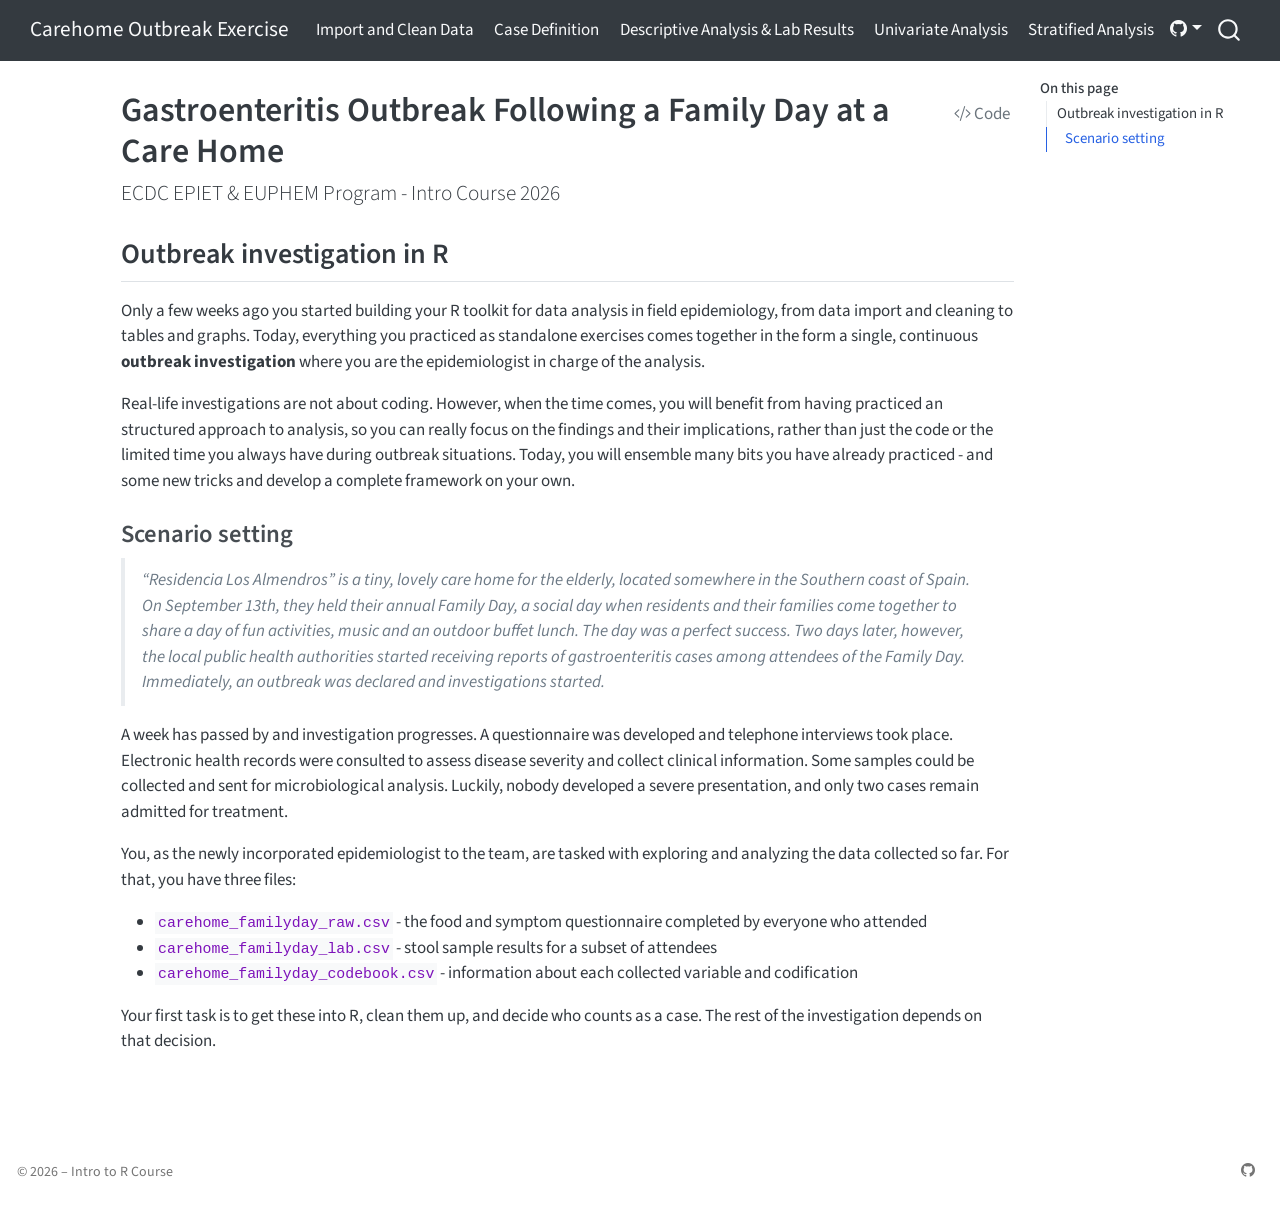
==== docs/index.html @ 657a5fc6 "change web page to docs" ====
<!DOCTYPE html>
<html xmlns="http://www.w3.org/1999/xhtml" lang="en" xml:lang="en"><head>

<meta charset="utf-8">
<meta name="generator" content="quarto-1.4.552">

<meta name="viewport" content="width=device-width, initial-scale=1.0, user-scalable=yes">


<title>Carehome Outbreak Exercise - Gastroenteritis Outbreak Following a Family Day at a Care Home</title>
<style>
code{white-space: pre-wrap;}
span.smallcaps{font-variant: small-caps;}
div.columns{display: flex; gap: min(4vw, 1.5em);}
div.column{flex: auto; overflow-x: auto;}
div.hanging-indent{margin-left: 1.5em; text-indent: -1.5em;}
ul.task-list{list-style: none;}
ul.task-list li input[type="checkbox"] {
  width: 0.8em;
  margin: 0 0.8em 0.2em -1em; /* quarto-specific, see https://github.com/quarto-dev/quarto-cli/issues/4556 */ 
  vertical-align: middle;
}
/* CSS for syntax highlighting */
pre > code.sourceCode { white-space: pre; position: relative; }
pre > code.sourceCode > span { line-height: 1.25; }
pre > code.sourceCode > span:empty { height: 1.2em; }
.sourceCode { overflow: visible; }
code.sourceCode > span { color: inherit; text-decoration: inherit; }
div.sourceCode { margin: 1em 0; }
pre.sourceCode { margin: 0; }
@media screen {
div.sourceCode { overflow: auto; }
}
@media print {
pre > code.sourceCode { white-space: pre-wrap; }
pre > code.sourceCode > span { text-indent: -5em; padding-left: 5em; }
}
pre.numberSource code
  { counter-reset: source-line 0; }
pre.numberSource code > span
  { position: relative; left: -4em; counter-increment: source-line; }
pre.numberSource code > span > a:first-child::before
  { content: counter(source-line);
    position: relative; left: -1em; text-align: right; vertical-align: baseline;
    border: none; display: inline-block;
    -webkit-touch-callout: none; -webkit-user-select: none;
    -khtml-user-select: none; -moz-user-select: none;
    -ms-user-select: none; user-select: none;
    padding: 0 4px; width: 4em;
  }
pre.numberSource { margin-left: 3em;  padding-left: 4px; }
div.sourceCode
  {   }
@media screen {
pre > code.sourceCode > span > a:first-child::before { text-decoration: underline; }
}
</style>


<script src="site_libs/quarto-nav/quarto-nav.js"></script>
<script src="site_libs/clipboard/clipboard.min.js"></script>
<script src="site_libs/quarto-search/autocomplete.umd.js"></script>
<script src="site_libs/quarto-search/fuse.min.js"></script>
<script src="site_libs/quarto-search/quarto-search.js"></script>
<meta name="quarto:offset" content="./">
<script src="site_libs/quarto-html/quarto.js"></script>
<script src="site_libs/quarto-html/popper.min.js"></script>
<script src="site_libs/quarto-html/tippy.umd.min.js"></script>
<script src="site_libs/quarto-html/anchor.min.js"></script>
<link href="site_libs/quarto-html/tippy.css" rel="stylesheet">
<link href="site_libs/quarto-html/quarto-syntax-highlighting.css" rel="stylesheet" id="quarto-text-highlighting-styles">
<script src="site_libs/bootstrap/bootstrap.min.js"></script>
<link href="site_libs/bootstrap/bootstrap-icons.css" rel="stylesheet">
<link href="site_libs/bootstrap/bootstrap.min.css" rel="stylesheet" id="quarto-bootstrap" data-mode="light">
<script id="quarto-search-options" type="application/json">{
  "location": "navbar",
  "copy-button": false,
  "collapse-after": 3,
  "panel-placement": "end",
  "type": "overlay",
  "limit": 50,
  "keyboard-shortcut": [
    "f",
    "/",
    "s"
  ],
  "show-item-context": false,
  "language": {
    "search-no-results-text": "No results",
    "search-matching-documents-text": "matching documents",
    "search-copy-link-title": "Copy link to search",
    "search-hide-matches-text": "Hide additional matches",
    "search-more-match-text": "more match in this document",
    "search-more-matches-text": "more matches in this document",
    "search-clear-button-title": "Clear",
    "search-text-placeholder": "",
    "search-detached-cancel-button-title": "Cancel",
    "search-submit-button-title": "Submit",
    "search-label": "Search"
  }
}</script>


<link rel="stylesheet" href="include/webex.css">
</head>

<body class="nav-fixed">

<div id="quarto-search-results"></div>
  <header id="quarto-header" class="headroom fixed-top">
    <nav class="navbar navbar-expand-lg " data-bs-theme="dark">
      <div class="navbar-container container-fluid">
      <div class="navbar-brand-container mx-auto">
    <a class="navbar-brand" href="./index.html">
    <span class="navbar-title">Carehome Outbreak Exercise</span>
    </a>
  </div>
            <div id="quarto-search" class="" title="Search"></div>
          <button class="navbar-toggler" type="button" data-bs-toggle="collapse" data-bs-target="#navbarCollapse" aria-controls="navbarCollapse" aria-expanded="false" aria-label="Toggle navigation" onclick="if (window.quartoToggleHeadroom) { window.quartoToggleHeadroom(); }">
  <span class="navbar-toggler-icon"></span>
</button>
          <div class="collapse navbar-collapse" id="navbarCollapse">
            <ul class="navbar-nav navbar-nav-scroll me-auto">
  <li class="nav-item">
    <a class="nav-link" href="./scripts/01_Import_Cleaning.html"> 
<span class="menu-text">Import and Clean Data</span></a>
  </li>  
  <li class="nav-item">
    <a class="nav-link" href="./scripts/02_Case_Definition.html"> 
<span class="menu-text">Case Definition</span></a>
  </li>  
  <li class="nav-item">
    <a class="nav-link" href="./scripts/03_Descriptive_LabResults.html"> 
<span class="menu-text">Descriptive Analysis &amp; Lab Results</span></a>
  </li>  
  <li class="nav-item">
    <a class="nav-link" href="./scripts/04_Univariate_Analyses.html"> 
<span class="menu-text">Univariate Analysis</span></a>
  </li>  
  <li class="nav-item">
    <a class="nav-link" href="./scripts/05_Stratified_Analyses.html"> 
<span class="menu-text">Stratified Analysis</span></a>
  </li>  
</ul>
          </div> <!-- /navcollapse -->
          <div class="quarto-navbar-tools">
    <div class="dropdown">
      <a href="" title="" id="quarto-navigation-tool-dropdown-0" class="quarto-navigation-tool dropdown-toggle px-1" data-bs-toggle="dropdown" aria-expanded="false" aria-label=""><i class="bi bi-github"></i></a>
      <ul class="dropdown-menu" aria-labelledby="quarto-navigation-tool-dropdown-0">
          <li>
            <a class="dropdown-item quarto-navbar-tools-item" href="https://github.com/EPIET/IntroToRCourse/tree/main">
            Source Code
            </a>
          </li>
          <li>
            <a class="dropdown-item quarto-navbar-tools-item" href="https://github.com/EPIET/IntroToRCourse/issues">
            Report an issue
            </a>
          </li>
      </ul>
    </div>
</div>
      </div> <!-- /container-fluid -->
    </nav>
</header>
<!-- content -->
<div id="quarto-content" class="quarto-container page-columns page-rows-contents page-layout-article page-navbar">
<!-- sidebar -->
<!-- margin-sidebar -->
    <div id="quarto-margin-sidebar" class="sidebar margin-sidebar">
        <nav id="TOC" role="doc-toc" class="toc-active" data-toc-expanded="99">
    <h2 id="toc-title">On this page</h2>
   
  <ul>
  <li><a href="#outbreak-investigation-in-r" id="toc-outbreak-investigation-in-r" class="nav-link active" data-scroll-target="#outbreak-investigation-in-r">Outbreak investigation in R</a>
  <ul class="collapse">
  <li><a href="#scenario-setting" id="toc-scenario-setting" class="nav-link" data-scroll-target="#scenario-setting">Scenario setting</a></li>
  </ul></li>
  </ul>
</nav>
    </div>
<!-- main -->
<main class="content" id="quarto-document-content">

<header id="title-block-header" class="quarto-title-block default">
<div class="quarto-title">
<div class="quarto-title-block"><div><h1 class="title">Gastroenteritis Outbreak Following a Family Day at a Care Home</h1><button type="button" class="btn code-tools-button" id="quarto-code-tools-source"><i class="bi"></i> Code</button></div></div>
<p class="subtitle lead">ECDC EPIET &amp; EUPHEM Program - Intro Course 2026</p>
</div>



<div class="quarto-title-meta">

    
  
    
  </div>
  


</header>


<section id="outbreak-investigation-in-r" class="level2">
<h2 class="anchored" data-anchor-id="outbreak-investigation-in-r">Outbreak investigation in R</h2>
<p>Only a few weeks ago you started building your R toolkit for data analysis in field epidemiology, from data import and cleaning to tables and graphs. Today, everything you practiced as standalone exercises comes together in the form a single, continuous <strong>outbreak investigation</strong> where you are the epidemiologist in charge of the analysis.</p>
<p>Real-life investigations are not about coding. However, when the time comes, you will benefit from having practiced an structured approach to analysis, so you can really focus on the findings and their implications, rather than just the code or the limited time you always have during outbreak situations. Today, you will ensemble many bits you have already practiced - and some new tricks and develop a complete framework on your own.</p>
<section id="scenario-setting" class="level3">
<h3 class="anchored" data-anchor-id="scenario-setting">Scenario setting</h3>
<blockquote class="blockquote">
<p><em>“Residencia Los Almendros” is a tiny, lovely care home for the elderly, located somewhere in the Southern coast of Spain. On September 13th, they held their annual Family Day, a social day when residents and their families come together to share a day of fun activities, music and an outdoor buffet lunch. The day was a perfect success. Two days later, however, the local public health authorities started receiving reports of gastroenteritis cases among attendees of the Family Day. Immediately, an outbreak was declared and investigations started.</em></p>
</blockquote>
<p>A week has passed by and investigation progresses. A questionnaire was developed and telephone interviews took place. Electronic health records were consulted to assess disease severity and collect clinical information. Some samples could be collected and sent for microbiological analysis. Luckily, nobody developed a severe presentation, and only two cases remain admitted for treatment.</p>
<p>You, as the newly incorporated epidemiologist to the team, are tasked with exploring and analyzing the data collected so far. For that, you have three files:</p>
<ul>
<li><code>carehome_familyday_raw.csv</code> - the food and symptom questionnaire completed by everyone who attended</li>
<li><code>carehome_familyday_lab.csv</code> - stool sample results for a subset of attendees</li>
<li><code>carehome_familyday_codebook.csv</code> - information about each collected variable and codification</li>
</ul>
<p>Your first task is to get these into R, clean them up, and decide who counts as a case. The rest of the investigation depends on that decision.</p>


<!-- -->

</section>
</section>

</main> <!-- /main -->
<script>

/* update total correct if #webex-total_correct exists */
update_total_correct = function() {
  console.log("webex: update total_correct");

  var t = document.getElementsByClassName("webex-total_correct");
  for (var i = 0; i < t.length; i++) {
    p = t[i].parentElement;
    var correct = p.getElementsByClassName("webex-correct").length;
    var solvemes = p.getElementsByClassName("webex-solveme").length;
    var radiogroups = p.getElementsByClassName("webex-radiogroup").length;
    var selects = p.getElementsByClassName("webex-select").length;

    t[i].innerHTML = correct + " of " + (solvemes + radiogroups + selects) + " correct";
  }
}

/* webex-solution button toggling function */
b_func = function() {
  console.log("webex: toggle hide");

  var cl = this.parentElement.classList;
  if (cl.contains('open')) {
    cl.remove("open");
  } else {
    cl.add("open");
  }
}

/* check answers */
check_func = function() {
  console.log("webex: check answers");

  var cl = this.parentElement.classList;
  if (cl.contains('unchecked')) {
    cl.remove("unchecked");
    this.innerHTML = "Hide Answers";
  } else {
    cl.add("unchecked");
    this.innerHTML = "Show Answers";
  }
}

/* function for checking solveme answers */
solveme_func = function(e) {
  console.log("webex: check solveme");

  var real_answers = JSON.parse(this.dataset.answer);
  var my_answer = this.value;
  var cl = this.classList;
  if (cl.contains("ignorecase")) {
    my_answer = my_answer.toLowerCase();
  }
  if (cl.contains("nospaces")) {
    my_answer = my_answer.replace(/ /g, "")
  }

  if (my_answer == "") {
    cl.remove("webex-correct");
    cl.remove("webex-incorrect");
  } else if (real_answers.includes(my_answer)) {
    cl.add("webex-correct");
    cl.remove("webex-incorrect");
  } else {
    cl.add("webex-incorrect");
    cl.remove("webex-correct");
  }

  // match numeric answers within a specified tolerance
  if(this.dataset.tol > 0){
    var tol = JSON.parse(this.dataset.tol);
    var matches = real_answers.map(x => Math.abs(x - my_answer) < tol)
    if (matches.reduce((a, b) => a + b, 0) > 0) {
      cl.add("webex-correct");
    } else {
      cl.remove("webex-correct");
    }
  }

  // added regex bit
  if (cl.contains("regex")){
    answer_regex = RegExp(real_answers.join("|"))
    if (answer_regex.test(my_answer)) {
      cl.add("webex-correct");
    }
  }

  update_total_correct();
}

/* function for checking select answers */
select_func = function(e) {
  console.log("webex: check select");

  var cl = this.classList

  /* add style */
  cl.remove("webex-incorrect");
  cl.remove("webex-correct");
  if (this.value == "answer") {
    cl.add("webex-correct");
  } else if (this.value != "blank") {
    cl.add("webex-incorrect");
  }

  update_total_correct();
}

/* function for checking radiogroups answers */
radiogroups_func = function(e) {
  console.log("webex: check radiogroups");

  var checked_button = document.querySelector('input[name=' + this.id + ']:checked');
  var cl = checked_button.parentElement.classList;
  var labels = checked_button.parentElement.parentElement.children;

  /* get rid of styles */
  for (i = 0; i < labels.length; i++) {
    labels[i].classList.remove("webex-incorrect");
    labels[i].classList.remove("webex-correct");
  }

  /* add style */
  if (checked_button.value == "answer") {
    cl.add("webex-correct");
  } else {
    cl.add("webex-incorrect");
  }

  update_total_correct();
}

window.onload = function() {
  console.log("webex onload");
  /* set up solution buttons */
  var buttons = document.getElementsByTagName("button");

  for (var i = 0; i < buttons.length; i++) {
    if (buttons[i].parentElement.classList.contains('webex-solution')) {
      buttons[i].onclick = b_func;
    }
  }

  var check_sections = document.getElementsByClassName("webex-check");
  console.log("check:", check_sections.length);
  for (var i = 0; i < check_sections.length; i++) {
    check_sections[i].classList.add("unchecked");

    let btn = document.createElement("button");
    btn.innerHTML = "Show Answers";
    btn.classList.add("webex-check-button");
    btn.onclick = check_func;
    check_sections[i].appendChild(btn);

    let spn = document.createElement("span");
    spn.classList.add("webex-total_correct");
    check_sections[i].appendChild(spn);
  }

  /* set up webex-solveme inputs */
  var solveme = document.getElementsByClassName("webex-solveme");

  for (var i = 0; i < solveme.length; i++) {
    /* make sure input boxes don't auto-anything */
    solveme[i].setAttribute("autocomplete","off");
    solveme[i].setAttribute("autocorrect", "off");
    solveme[i].setAttribute("autocapitalize", "off");
    solveme[i].setAttribute("spellcheck", "false");
    solveme[i].value = "";

    /* adjust answer for ignorecase or nospaces */
    var cl = solveme[i].classList;
    var real_answer = solveme[i].dataset.answer;
    if (cl.contains("ignorecase")) {
      real_answer = real_answer.toLowerCase();
    }
    if (cl.contains("nospaces")) {
      real_answer = real_answer.replace(/ /g, "");
    }
    solveme[i].dataset.answer = real_answer;

    /* attach checking function */
    solveme[i].onkeyup = solveme_func;
    solveme[i].onchange = solveme_func;

    solveme[i].insertAdjacentHTML("afterend", " <span class='webex-icon'></span>")
  }

  /* set up radiogroups */
  var radiogroups = document.getElementsByClassName("webex-radiogroup");
  for (var i = 0; i < radiogroups.length; i++) {
    radiogroups[i].onchange = radiogroups_func;
  }

  /* set up selects */
  var selects = document.getElementsByClassName("webex-select");
  for (var i = 0; i < selects.length; i++) {
    selects[i].onchange = select_func;
    selects[i].insertAdjacentHTML("afterend", " <span class='webex-icon'></span>")
  }

  update_total_correct();
}

</script>
<script id="quarto-html-after-body" type="application/javascript">
window.document.addEventListener("DOMContentLoaded", function (event) {
  const toggleBodyColorMode = (bsSheetEl) => {
    const mode = bsSheetEl.getAttribute("data-mode");
    const bodyEl = window.document.querySelector("body");
    if (mode === "dark") {
      bodyEl.classList.add("quarto-dark");
      bodyEl.classList.remove("quarto-light");
    } else {
      bodyEl.classList.add("quarto-light");
      bodyEl.classList.remove("quarto-dark");
    }
  }
  const toggleBodyColorPrimary = () => {
    const bsSheetEl = window.document.querySelector("link#quarto-bootstrap");
    if (bsSheetEl) {
      toggleBodyColorMode(bsSheetEl);
    }
  }
  toggleBodyColorPrimary();  
  const icon = "";
  const anchorJS = new window.AnchorJS();
  anchorJS.options = {
    placement: 'right',
    icon: icon
  };
  anchorJS.add('.anchored');
  const isCodeAnnotation = (el) => {
    for (const clz of el.classList) {
      if (clz.startsWith('code-annotation-')) {                     
        return true;
      }
    }
    return false;
  }
  const clipboard = new window.ClipboardJS('.code-copy-button', {
    text: function(trigger) {
      const codeEl = trigger.previousElementSibling.cloneNode(true);
      for (const childEl of codeEl.children) {
        if (isCodeAnnotation(childEl)) {
          childEl.remove();
        }
      }
      return codeEl.innerText;
    }
  });
  clipboard.on('success', function(e) {
    // button target
    const button = e.trigger;
    // don't keep focus
    button.blur();
    // flash "checked"
    button.classList.add('code-copy-button-checked');
    var currentTitle = button.getAttribute("title");
    button.setAttribute("title", "Copied!");
    let tooltip;
    if (window.bootstrap) {
      button.setAttribute("data-bs-toggle", "tooltip");
      button.setAttribute("data-bs-placement", "left");
      button.setAttribute("data-bs-title", "Copied!");
      tooltip = new bootstrap.Tooltip(button, 
        { trigger: "manual", 
          customClass: "code-copy-button-tooltip",
          offset: [0, -8]});
      tooltip.show();    
    }
    setTimeout(function() {
      if (tooltip) {
        tooltip.hide();
        button.removeAttribute("data-bs-title");
        button.removeAttribute("data-bs-toggle");
        button.removeAttribute("data-bs-placement");
      }
      button.setAttribute("title", currentTitle);
      button.classList.remove('code-copy-button-checked');
    }, 1000);
    // clear code selection
    e.clearSelection();
  });
  const viewSource = window.document.getElementById('quarto-view-source') ||
                     window.document.getElementById('quarto-code-tools-source');
  if (viewSource) {
    const sourceUrl = viewSource.getAttribute("data-quarto-source-url");
    viewSource.addEventListener("click", function(e) {
      if (sourceUrl) {
        // rstudio viewer pane
        if (/\bcapabilities=\b/.test(window.location)) {
          window.open(sourceUrl);
        } else {
          window.location.href = sourceUrl;
        }
      } else {
        const modal = new bootstrap.Modal(document.getElementById('quarto-embedded-source-code-modal'));
        modal.show();
      }
      return false;
    });
  }
  function toggleCodeHandler(show) {
    return function(e) {
      const detailsSrc = window.document.querySelectorAll(".cell > details > .sourceCode");
      for (let i=0; i<detailsSrc.length; i++) {
        const details = detailsSrc[i].parentElement;
        if (show) {
          details.open = true;
        } else {
          details.removeAttribute("open");
        }
      }
      const cellCodeDivs = window.document.querySelectorAll(".cell > .sourceCode");
      const fromCls = show ? "hidden" : "unhidden";
      const toCls = show ? "unhidden" : "hidden";
      for (let i=0; i<cellCodeDivs.length; i++) {
        const codeDiv = cellCodeDivs[i];
        if (codeDiv.classList.contains(fromCls)) {
          codeDiv.classList.remove(fromCls);
          codeDiv.classList.add(toCls);
        } 
      }
      return false;
    }
  }
  const hideAllCode = window.document.getElementById("quarto-hide-all-code");
  if (hideAllCode) {
    hideAllCode.addEventListener("click", toggleCodeHandler(false));
  }
  const showAllCode = window.document.getElementById("quarto-show-all-code");
  if (showAllCode) {
    showAllCode.addEventListener("click", toggleCodeHandler(true));
  }
    var localhostRegex = new RegExp(/^(?:http|https):\/\/localhost\:?[0-9]*\//);
    var mailtoRegex = new RegExp(/^mailto:/);
      var filterRegex = new RegExp('/' + window.location.host + '/');
    var isInternal = (href) => {
        return filterRegex.test(href) || localhostRegex.test(href) || mailtoRegex.test(href);
    }
    // Inspect non-navigation links and adorn them if external
 	var links = window.document.querySelectorAll('a[href]:not(.nav-link):not(.navbar-brand):not(.toc-action):not(.sidebar-link):not(.sidebar-item-toggle):not(.pagination-link):not(.no-external):not([aria-hidden]):not(.dropdown-item):not(.quarto-navigation-tool)');
    for (var i=0; i<links.length; i++) {
      const link = links[i];
      if (!isInternal(link.href)) {
        // undo the damage that might have been done by quarto-nav.js in the case of
        // links that we want to consider external
        if (link.dataset.originalHref !== undefined) {
          link.href = link.dataset.originalHref;
        }
          // target, if specified
          link.setAttribute("target", "_blank");
          if (link.getAttribute("rel") === null) {
            link.setAttribute("rel", "noopener");
          }
      }
    }
  function tippyHover(el, contentFn, onTriggerFn, onUntriggerFn) {
    const config = {
      allowHTML: true,
      maxWidth: 500,
      delay: 100,
      arrow: false,
      appendTo: function(el) {
          return el.parentElement;
      },
      interactive: true,
      interactiveBorder: 10,
      theme: 'quarto',
      placement: 'bottom-start',
    };
    if (contentFn) {
      config.content = contentFn;
    }
    if (onTriggerFn) {
      config.onTrigger = onTriggerFn;
    }
    if (onUntriggerFn) {
      config.onUntrigger = onUntriggerFn;
    }
    window.tippy(el, config); 
  }
  const noterefs = window.document.querySelectorAll('a[role="doc-noteref"]');
  for (var i=0; i<noterefs.length; i++) {
    const ref = noterefs[i];
    tippyHover(ref, function() {
      // use id or data attribute instead here
      let href = ref.getAttribute('data-footnote-href') || ref.getAttribute('href');
      try { href = new URL(href).hash; } catch {}
      const id = href.replace(/^#\/?/, "");
      const note = window.document.getElementById(id);
      if (note) {
        return note.innerHTML;
      } else {
        return "";
      }
    });
  }
  const xrefs = window.document.querySelectorAll('a.quarto-xref');
  const processXRef = (id, note) => {
    // Strip column container classes
    const stripColumnClz = (el) => {
      el.classList.remove("page-full", "page-columns");
      if (el.children) {
        for (const child of el.children) {
          stripColumnClz(child);
        }
      }
    }
    stripColumnClz(note)
    if (id === null || id.startsWith('sec-')) {
      // Special case sections, only their first couple elements
      const container = document.createElement("div");
      if (note.children && note.children.length > 2) {
        container.appendChild(note.children[0].cloneNode(true));
        for (let i = 1; i < note.children.length; i++) {
          const child = note.children[i];
          if (child.tagName === "P" && child.innerText === "") {
            continue;
          } else {
            container.appendChild(child.cloneNode(true));
            break;
          }
        }
        if (window.Quarto?.typesetMath) {
          window.Quarto.typesetMath(container);
        }
        return container.innerHTML
      } else {
        if (window.Quarto?.typesetMath) {
          window.Quarto.typesetMath(note);
        }
        return note.innerHTML;
      }
    } else {
      // Remove any anchor links if they are present
      const anchorLink = note.querySelector('a.anchorjs-link');
      if (anchorLink) {
        anchorLink.remove();
      }
      if (window.Quarto?.typesetMath) {
        window.Quarto.typesetMath(note);
      }
      // TODO in 1.5, we should make sure this works without a callout special case
      if (note.classList.contains("callout")) {
        return note.outerHTML;
      } else {
        return note.innerHTML;
      }
    }
  }
  for (var i=0; i<xrefs.length; i++) {
    const xref = xrefs[i];
    tippyHover(xref, undefined, function(instance) {
      instance.disable();
      let url = xref.getAttribute('href');
      let hash = undefined; 
      if (url.startsWith('#')) {
        hash = url;
      } else {
        try { hash = new URL(url).hash; } catch {}
      }
      if (hash) {
        const id = hash.replace(/^#\/?/, "");
        const note = window.document.getElementById(id);
        if (note !== null) {
          try {
            const html = processXRef(id, note.cloneNode(true));
            instance.setContent(html);
          } finally {
            instance.enable();
            instance.show();
          }
        } else {
          // See if we can fetch this
          fetch(url.split('#')[0])
          .then(res => res.text())
          .then(html => {
            const parser = new DOMParser();
            const htmlDoc = parser.parseFromString(html, "text/html");
            const note = htmlDoc.getElementById(id);
            if (note !== null) {
              const html = processXRef(id, note);
              instance.setContent(html);
            } 
          }).finally(() => {
            instance.enable();
            instance.show();
          });
        }
      } else {
        // See if we can fetch a full url (with no hash to target)
        // This is a special case and we should probably do some content thinning / targeting
        fetch(url)
        .then(res => res.text())
        .then(html => {
          const parser = new DOMParser();
          const htmlDoc = parser.parseFromString(html, "text/html");
          const note = htmlDoc.querySelector('main.content');
          if (note !== null) {
            // This should only happen for chapter cross references
            // (since there is no id in the URL)
            // remove the first header
            if (note.children.length > 0 && note.children[0].tagName === "HEADER") {
              note.children[0].remove();
            }
            const html = processXRef(null, note);
            instance.setContent(html);
          } 
        }).finally(() => {
          instance.enable();
          instance.show();
        });
      }
    }, function(instance) {
    });
  }
      let selectedAnnoteEl;
      const selectorForAnnotation = ( cell, annotation) => {
        let cellAttr = 'data-code-cell="' + cell + '"';
        let lineAttr = 'data-code-annotation="' +  annotation + '"';
        const selector = 'span[' + cellAttr + '][' + lineAttr + ']';
        return selector;
      }
      const selectCodeLines = (annoteEl) => {
        const doc = window.document;
        const targetCell = annoteEl.getAttribute("data-target-cell");
        const targetAnnotation = annoteEl.getAttribute("data-target-annotation");
        const annoteSpan = window.document.querySelector(selectorForAnnotation(targetCell, targetAnnotation));
        const lines = annoteSpan.getAttribute("data-code-lines").split(",");
        const lineIds = lines.map((line) => {
          return targetCell + "-" + line;
        })
        let top = null;
        let height = null;
        let parent = null;
        if (lineIds.length > 0) {
            //compute the position of the single el (top and bottom and make a div)
            const el = window.document.getElementById(lineIds[0]);
            top = el.offsetTop;
            height = el.offsetHeight;
            parent = el.parentElement.parentElement;
          if (lineIds.length > 1) {
            const lastEl = window.document.getElementById(lineIds[lineIds.length - 1]);
            const bottom = lastEl.offsetTop + lastEl.offsetHeight;
            height = bottom - top;
          }
          if (top !== null && height !== null && parent !== null) {
            // cook up a div (if necessary) and position it 
            let div = window.document.getElementById("code-annotation-line-highlight");
            if (div === null) {
              div = window.document.createElement("div");
              div.setAttribute("id", "code-annotation-line-highlight");
              div.style.position = 'absolute';
              parent.appendChild(div);
            }
            div.style.top = top - 2 + "px";
            div.style.height = height + 4 + "px";
            div.style.left = 0;
            let gutterDiv = window.document.getElementById("code-annotation-line-highlight-gutter");
            if (gutterDiv === null) {
              gutterDiv = window.document.createElement("div");
              gutterDiv.setAttribute("id", "code-annotation-line-highlight-gutter");
              gutterDiv.style.position = 'absolute';
              const codeCell = window.document.getElementById(targetCell);
              const gutter = codeCell.querySelector('.code-annotation-gutter');
              gutter.appendChild(gutterDiv);
            }
            gutterDiv.style.top = top - 2 + "px";
            gutterDiv.style.height = height + 4 + "px";
          }
          selectedAnnoteEl = annoteEl;
        }
      };
      const unselectCodeLines = () => {
        const elementsIds = ["code-annotation-line-highlight", "code-annotation-line-highlight-gutter"];
        elementsIds.forEach((elId) => {
          const div = window.document.getElementById(elId);
          if (div) {
            div.remove();
          }
        });
        selectedAnnoteEl = undefined;
      };
        // Handle positioning of the toggle
    window.addEventListener(
      "resize",
      throttle(() => {
        elRect = undefined;
        if (selectedAnnoteEl) {
          selectCodeLines(selectedAnnoteEl);
        }
      }, 10)
    );
    function throttle(fn, ms) {
    let throttle = false;
    let timer;
      return (...args) => {
        if(!throttle) { // first call gets through
            fn.apply(this, args);
            throttle = true;
        } else { // all the others get throttled
            if(timer) clearTimeout(timer); // cancel #2
            timer = setTimeout(() => {
              fn.apply(this, args);
              timer = throttle = false;
            }, ms);
        }
      };
    }
      // Attach click handler to the DT
      const annoteDls = window.document.querySelectorAll('dt[data-target-cell]');
      for (const annoteDlNode of annoteDls) {
        annoteDlNode.addEventListener('click', (event) => {
          const clickedEl = event.target;
          if (clickedEl !== selectedAnnoteEl) {
            unselectCodeLines();
            const activeEl = window.document.querySelector('dt[data-target-cell].code-annotation-active');
            if (activeEl) {
              activeEl.classList.remove('code-annotation-active');
            }
            selectCodeLines(clickedEl);
            clickedEl.classList.add('code-annotation-active');
          } else {
            // Unselect the line
            unselectCodeLines();
            clickedEl.classList.remove('code-annotation-active');
          }
        });
      }
  const findCites = (el) => {
    const parentEl = el.parentElement;
    if (parentEl) {
      const cites = parentEl.dataset.cites;
      if (cites) {
        return {
          el,
          cites: cites.split(' ')
        };
      } else {
        return findCites(el.parentElement)
      }
    } else {
      return undefined;
    }
  };
  var bibliorefs = window.document.querySelectorAll('a[role="doc-biblioref"]');
  for (var i=0; i<bibliorefs.length; i++) {
    const ref = bibliorefs[i];
    const citeInfo = findCites(ref);
    if (citeInfo) {
      tippyHover(citeInfo.el, function() {
        var popup = window.document.createElement('div');
        citeInfo.cites.forEach(function(cite) {
          var citeDiv = window.document.createElement('div');
          citeDiv.classList.add('hanging-indent');
          citeDiv.classList.add('csl-entry');
          var biblioDiv = window.document.getElementById('ref-' + cite);
          if (biblioDiv) {
            citeDiv.innerHTML = biblioDiv.innerHTML;
          }
          popup.appendChild(citeDiv);
        });
        return popup.innerHTML;
      });
    }
  }
});
</script><div class="modal fade" id="quarto-embedded-source-code-modal" tabindex="-1" aria-labelledby="quarto-embedded-source-code-modal-label" aria-hidden="true"><div class="modal-dialog modal-dialog-scrollable"><div class="modal-content"><div class="modal-header"><h5 class="modal-title" id="quarto-embedded-source-code-modal-label">Source Code</h5><button class="btn-close" data-bs-dismiss="modal"></button></div><div class="modal-body"><div class="">
<div class="sourceCode" id="cb1" data-shortcodes="false"><pre class="sourceCode markdown code-with-copy"><code class="sourceCode markdown"><span id="cb1-1"><a href="#cb1-1" aria-hidden="true" tabindex="-1"></a><span class="co">---</span></span>
<span id="cb1-2"><a href="#cb1-2" aria-hidden="true" tabindex="-1"></a><span class="an">title:</span><span class="co"> "Gastroenteritis Outbreak Following a Family Day at a Care Home"</span></span>
<span id="cb1-3"><a href="#cb1-3" aria-hidden="true" tabindex="-1"></a><span class="an">subtitle:</span><span class="co"> "ECDC EPIET &amp; EUPHEM Program - Intro Course 2026"</span></span>
<span id="cb1-4"><a href="#cb1-4" aria-hidden="true" tabindex="-1"></a><span class="co">---</span></span>
<span id="cb1-5"><a href="#cb1-5" aria-hidden="true" tabindex="-1"></a></span>
<span id="cb1-6"><a href="#cb1-6" aria-hidden="true" tabindex="-1"></a><span class="fu">## Outbreak investigation in R</span></span>
<span id="cb1-7"><a href="#cb1-7" aria-hidden="true" tabindex="-1"></a></span>
<span id="cb1-8"><a href="#cb1-8" aria-hidden="true" tabindex="-1"></a>Only a few weeks ago you started building your R toolkit for data analysis in field epidemiology, from data import and cleaning to tables and graphs. Today, everything you practiced as standalone exercises comes together in the form a single, continuous **outbreak investigation** where you are the epidemiologist in charge of the analysis.</span>
<span id="cb1-9"><a href="#cb1-9" aria-hidden="true" tabindex="-1"></a></span>
<span id="cb1-10"><a href="#cb1-10" aria-hidden="true" tabindex="-1"></a>Real-life investigations are not about coding. However, when the time comes, you will benefit from having practiced an structured approach to analysis, so you can really focus on the findings and their implications, rather than just the code or the limited time you always have during outbreak situations. Today, you will ensemble many bits you have already practiced - and some new tricks and develop a complete framework on your own.</span>
<span id="cb1-11"><a href="#cb1-11" aria-hidden="true" tabindex="-1"></a></span>
<span id="cb1-12"><a href="#cb1-12" aria-hidden="true" tabindex="-1"></a><span class="fu">### Scenario setting</span></span>
<span id="cb1-13"><a href="#cb1-13" aria-hidden="true" tabindex="-1"></a></span>
<span id="cb1-14"><a href="#cb1-14" aria-hidden="true" tabindex="-1"></a><span class="at">&gt; *"Residencia Los Almendros" is a tiny, lovely care home for the elderly, located somewhere in the Southern coast of Spain. On September 13th, they held their annual Family Day, a social day when residents and their families come together to share a day of fun activities, music and an outdoor buffet lunch. The day was a perfect success. Two days later, however, the local public health authorities started receiving reports of gastroenteritis cases among attendees of the Family Day. Immediately, an outbreak was declared and investigations started.*</span></span>
<span id="cb1-15"><a href="#cb1-15" aria-hidden="true" tabindex="-1"></a></span>
<span id="cb1-16"><a href="#cb1-16" aria-hidden="true" tabindex="-1"></a>A week has passed by and investigation progresses. A questionnaire was developed and telephone interviews took place. Electronic health records were consulted to assess disease severity and collect clinical information. Some samples could be collected and sent for microbiological analysis. Luckily, nobody developed a severe presentation, and only two cases remain admitted for treatment.</span>
<span id="cb1-17"><a href="#cb1-17" aria-hidden="true" tabindex="-1"></a></span>
<span id="cb1-18"><a href="#cb1-18" aria-hidden="true" tabindex="-1"></a>You, as the newly incorporated epidemiologist to the team, are tasked with exploring and analyzing the data collected so far. For that, you have three files:</span>
<span id="cb1-19"><a href="#cb1-19" aria-hidden="true" tabindex="-1"></a></span>
<span id="cb1-20"><a href="#cb1-20" aria-hidden="true" tabindex="-1"></a><span class="ss">- </span><span class="in">`carehome_familyday_raw.csv`</span> - the food and symptom questionnaire completed by everyone who attended</span>
<span id="cb1-21"><a href="#cb1-21" aria-hidden="true" tabindex="-1"></a><span class="ss">- </span><span class="in">`carehome_familyday_lab.csv`</span> - stool sample results for a subset of attendees</span>
<span id="cb1-22"><a href="#cb1-22" aria-hidden="true" tabindex="-1"></a><span class="ss">- </span><span class="in">`carehome_familyday_codebook.csv`</span> - information about each collected variable and codification</span>
<span id="cb1-23"><a href="#cb1-23" aria-hidden="true" tabindex="-1"></a></span>
<span id="cb1-24"><a href="#cb1-24" aria-hidden="true" tabindex="-1"></a>Your first task is to get these into R, clean them up, and decide who counts as a case. The rest of the investigation depends on that decision.</span></code><button title="Copy to Clipboard" class="code-copy-button"><i class="bi"></i></button></pre></div>
</div></div></div></div></div>
</div> <!-- /content -->
<footer class="footer">
  <div class="nav-footer">
    <div class="nav-footer-left">
<p>© 2026 – Intro to R Course</p>
</div>   
    <div class="nav-footer-center">
      &nbsp;
    </div>
    <div class="nav-footer-right">
      <ul class="footer-items list-unstyled">
    <li class="nav-item compact">
    <a class="nav-link" href="https://github.com/EPIET/IntroToRCourse">
      <i class="bi bi-github" role="img">
</i> 
    </a>
  </li>  
</ul>
    </div>
  </div>
</footer>




</body></html>
---- docs/site_libs/quarto-html/tippy.css ----
.tippy-box[data-animation=fade][data-state=hidden]{opacity:0}[data-tippy-root]{max-width:calc(100vw - 10px)}.tippy-box{position:relative;background-color:#333;color:#fff;border-radius:4px;font-size:14px;line-height:1.4;white-space:normal;outline:0;transition-property:transform,visibility,opacity}.tippy-box[data-placement^=top]>.tippy-arrow{bottom:0}.tippy-box[data-placement^=top]>.tippy-arrow:before{bottom:-7px;left:0;border-width:8px 8px 0;border-top-color:initial;transform-origin:center top}.tippy-box[data-placement^=bottom]>.tippy-arrow{top:0}.tippy-box[data-placement^=bottom]>.tippy-arrow:before{top:-7px;left:0;border-width:0 8px 8px;border-bottom-color:initial;transform-origin:center bottom}.tippy-box[data-placement^=left]>.tippy-arrow{right:0}.tippy-box[data-placement^=left]>.tippy-arrow:before{border-width:8px 0 8px 8px;border-left-color:initial;right:-7px;transform-origin:center left}.tippy-box[data-placement^=right]>.tippy-arrow{left:0}.tippy-box[data-placement^=right]>.tippy-arrow:before{left:-7px;border-width:8px 8px 8px 0;border-right-color:initial;transform-origin:center right}.tippy-box[data-inertia][data-state=visible]{transition-timing-function:cubic-bezier(.54,1.5,.38,1.11)}.tippy-arrow{width:16px;height:16px;color:#333}.tippy-arrow:before{content:"";position:absolute;border-color:transparent;border-style:solid}.tippy-content{position:relative;padding:5px 9px;z-index:1}
---- docs/site_libs/quarto-html/quarto-syntax-highlighting.css ----
/* quarto syntax highlight colors */
:root {
  --quarto-hl-ot-color: #003B4F;
  --quarto-hl-at-color: #657422;
  --quarto-hl-ss-color: #20794D;
  --quarto-hl-an-color: #5E5E5E;
  --quarto-hl-fu-color: #4758AB;
  --quarto-hl-st-color: #20794D;
  --quarto-hl-cf-color: #003B4F;
  --quarto-hl-op-color: #5E5E5E;
  --quarto-hl-er-color: #AD0000;
  --quarto-hl-bn-color: #AD0000;
  --quarto-hl-al-color: #AD0000;
  --quarto-hl-va-color: #111111;
  --quarto-hl-bu-color: inherit;
  --quarto-hl-ex-color: inherit;
  --quarto-hl-pp-color: #AD0000;
  --quarto-hl-in-color: #5E5E5E;
  --quarto-hl-vs-color: #20794D;
  --quarto-hl-wa-color: #5E5E5E;
  --quarto-hl-do-color: #5E5E5E;
  --quarto-hl-im-color: #00769E;
  --quarto-hl-ch-color: #20794D;
  --quarto-hl-dt-color: #AD0000;
  --quarto-hl-fl-color: #AD0000;
  --quarto-hl-co-color: #5E5E5E;
  --quarto-hl-cv-color: #5E5E5E;
  --quarto-hl-cn-color: #8f5902;
  --quarto-hl-sc-color: #5E5E5E;
  --quarto-hl-dv-color: #AD0000;
  --quarto-hl-kw-color: #003B4F;
}

/* other quarto variables */
:root {
  --quarto-font-monospace: SFMono-Regular, Menlo, Monaco, Consolas, "Liberation Mono", "Courier New", monospace;
}

pre > code.sourceCode > span {
  color: #003B4F;
}

code span {
  color: #003B4F;
}

code.sourceCode > span {
  color: #003B4F;
}

div.sourceCode,
div.sourceCode pre.sourceCode {
  color: #003B4F;
}

code span.ot {
  color: #003B4F;
  font-style: inherit;
}

code span.at {
  color: #657422;
  font-style: inherit;
}

code span.ss {
  color: #20794D;
  font-style: inherit;
}

code span.an {
  color: #5E5E5E;
  font-style: inherit;
}

code span.fu {
  color: #4758AB;
  font-style: inherit;
}

code span.st {
  color: #20794D;
  font-style: inherit;
}

code span.cf {
  color: #003B4F;
  font-style: inherit;
}

code span.op {
  color: #5E5E5E;
  font-style: inherit;
}

code span.er {
  color: #AD0000;
  font-style: inherit;
}

code span.bn {
  color: #AD0000;
  font-style: inherit;
}

code span.al {
  color: #AD0000;
  font-style: inherit;
}

code span.va {
  color: #111111;
  font-style: inherit;
}

code span.bu {
  font-style: inherit;
}

code span.ex {
  font-style: inherit;
}

code span.pp {
  color: #AD0000;
  font-style: inherit;
}

code span.in {
  color: #5E5E5E;
  font-style: inherit;
}

code span.vs {
  color: #20794D;
  font-style: inherit;
}

code span.wa {
  color: #5E5E5E;
  font-style: italic;
}

code span.do {
  color: #5E5E5E;
  font-style: italic;
}

code span.im {
  color: #00769E;
  font-style: inherit;
}

code span.ch {
  color: #20794D;
  font-style: inherit;
}

code span.dt {
  color: #AD0000;
  font-style: inherit;
}

code span.fl {
  color: #AD0000;
  font-style: inherit;
}

code span.co {
  color: #5E5E5E;
  font-style: inherit;
}

code span.cv {
  color: #5E5E5E;
  font-style: italic;
}

code span.cn {
  color: #8f5902;
  font-style: inherit;
}

code span.sc {
  color: #5E5E5E;
  font-style: inherit;
}

code span.dv {
  color: #AD0000;
  font-style: inherit;
}

code span.kw {
  color: #003B4F;
  font-style: inherit;
}

.prevent-inlining {
  content: "</";
}

/*# sourceMappingURL=debc5d5d77c3f9108843748ff7464032.css.map */
---- docs/include/webex.css ----
:root {
  --incorrect: #983E82;
  --incorrect_alpha: #edaddd;
  --correct: #59935B;
  --correct_alpha: #c0edc2;
  --highlight: #467AAC;
}

.webex-check {}

.webex-box {
  border: 2px solid var(--highlight);
  padding: 0.5em 0.25em;
  margin: 1em 0;
  border-radius: .25em;
  background-color: rgba(127, 127, 127, 0.05);
}

.webex-total_correct {
  margin-left: 1em;
}

.unchecked .webex-total_correct {
  display: none;
}

.unchecked .webex-incorrect,
.unchecked .webex-correct {
  border: 2px dotted grey !important;
  background-color: white !important;
}

/* styles for webex-solveme */
.webex-select, input.webex-solveme,
.unchecked .webex-radiogroup label.webex-incorrect,
.unchecked .webex-radiogroup label.webex-correct{
    border: 2px dotted grey;
    background-color: white;
    border-radius: 0.25em;
}

.webex-incorrect,
input.webex-solveme.webex-incorrect,
.webex-radiogroup label.webex-incorrect {
    border: 2px dotted var(--incorrect);
    background-color: var(--incorrect_alpha);
    color: black;
    border-radius: 0.25em;
}
.webex-correct,
input.webex-solveme.webex-correct,
.webex-radiogroup label.webex-correct {
    border: 2px solid var(--correct);
    background-color: var(--correct_alpha);
    color: black;
    border-radius: 0.25em;
}

.unchecked .webex-incorrect span::before,
.unchecked .webex-incorrect + .webex-icon::after,
.unchecked .webex-correct span::before,
.unchecked .webex-correct + .webex-icon::after {
  content: "  ";
}

.webex-incorrect span::before,
.webex-incorrect + .webex-icon::after {
  content: "\274C  ";
}

.webex-correct span::before,
.webex-correct + .webex-icon::after {
  content: "\2705  ";
}


/* styles for hidden solutions */
.webex-solution {
    height: 2.5em;
    overflow-y: hidden;
    padding: 0.5em;
    margin-bottom: 10px;
}
.webex-solution.open {
    height: auto;
    border: 2px solid var(--highlight);
    border-radius: 5px;
}
.webex-solution button, .webex-check-button {
    height: 2em;
    margin-bottom: 0.5em;
    border-radius: 0.5em;
    background-color: var(--highlight);
    color: white;
    padding: 0 0.5em;
}
.webex-solution pre.sourceCode {
    border-color: var(--correct);
}

.webex-radiogroup label {
  margin-left: 2em;
  text-indent: -1em;
  padding-left: 0.5em;
  font-weight: 400;
  display: block;
  border: 2px solid rgba(255, 255, 255, 0);
  background-color: inherit;
  border-radius: 0.25em;
}

.webex-radiogroup label input {
  position: relative;
  left: -1em;
}

.webex-radiogroup {
  margin: 1em 0;
}
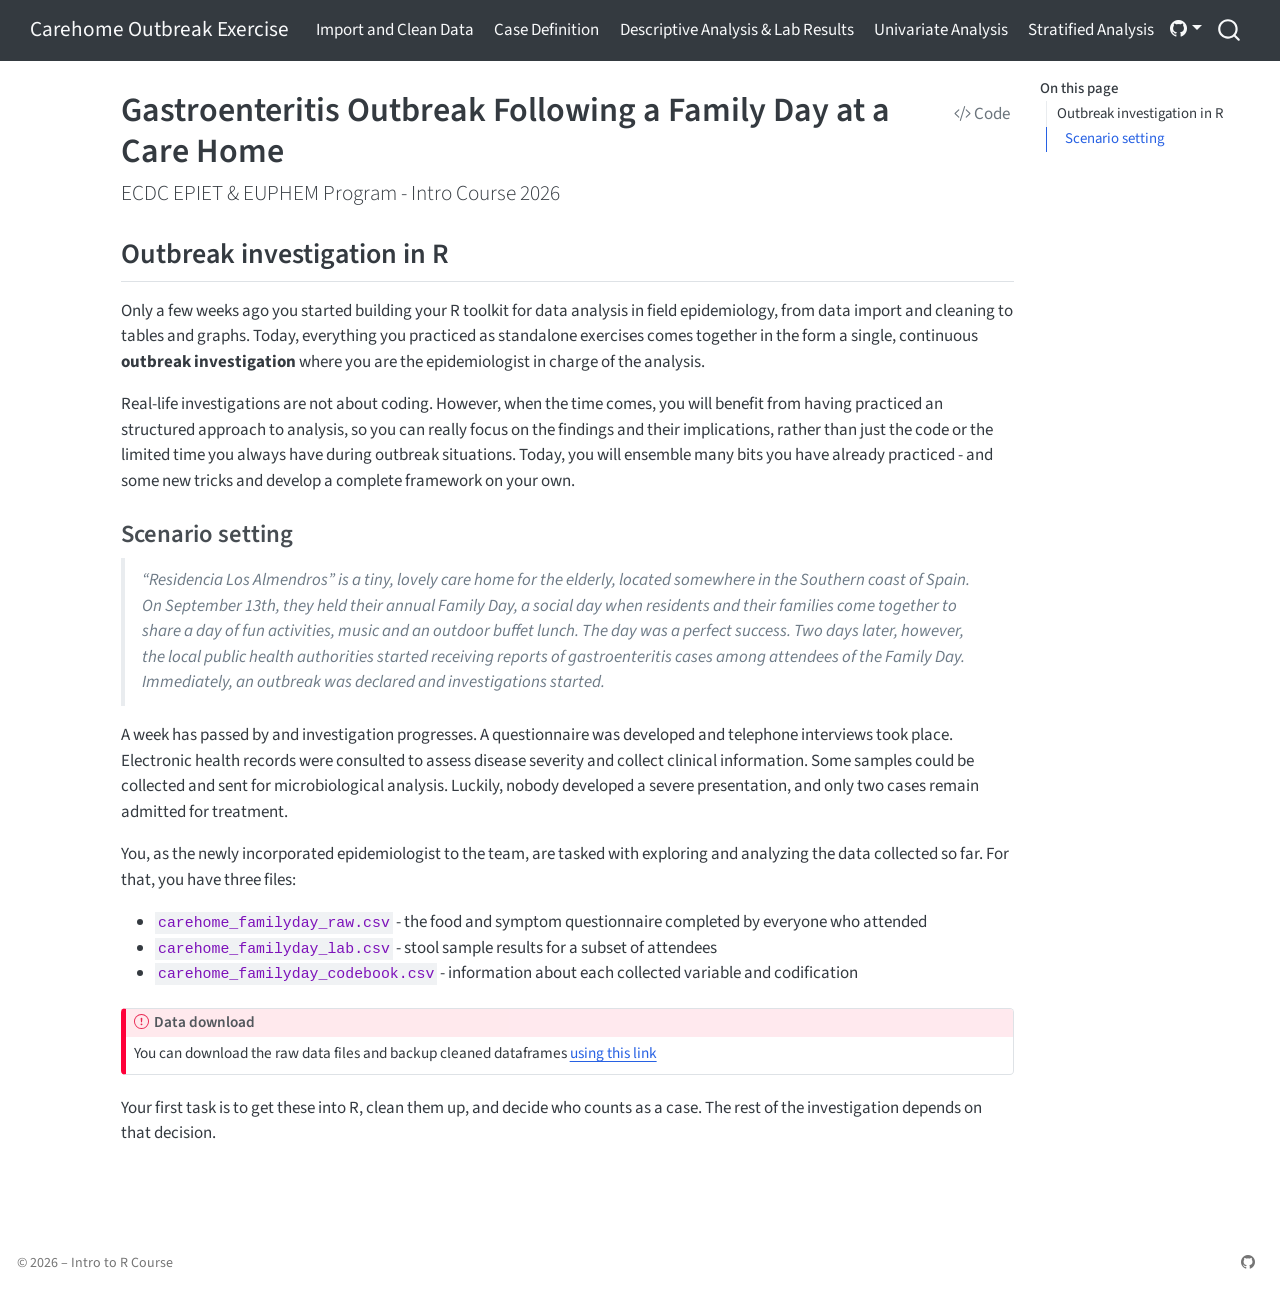
==== commit 607081da: "add download link for data" ====
--- a/docs/index.html
+++ b/docs/index.html
@@ -2,13 +2,16 @@
 <html xmlns="http://www.w3.org/1999/xhtml" lang="en" xml:lang="en"><head>
 
 <meta charset="utf-8">
-<meta name="generator" content="quarto-1.4.552">
+<meta name="generator" content="quarto-1.9.38">
 
 <meta name="viewport" content="width=device-width, initial-scale=1.0, user-scalable=yes">
 
 
-<title>Carehome Outbreak Exercise - Gastroenteritis Outbreak Following a Family Day at a Care Home</title>
+<title>Gastroenteritis Outbreak Following a Family Day at a Care Home – Carehome Outbreak Exercise</title>
 <style>
+/* Default styles provided by pandoc.
+** See https://pandoc.org/MANUAL.html#variables-for-html for config info.
+*/
 code{white-space: pre-wrap;}
 span.smallcaps{font-variant: small-caps;}
 div.columns{display: flex; gap: min(4vw, 1.5em);}
@@ -21,8 +24,9 @@
   vertical-align: middle;
 }
 /* CSS for syntax highlighting */
+html { -webkit-text-size-adjust: 100%; }
 pre > code.sourceCode { white-space: pre; position: relative; }
-pre > code.sourceCode > span { line-height: 1.25; }
+pre > code.sourceCode > span { display: inline-block; line-height: 1.25; }
 pre > code.sourceCode > span:empty { height: 1.2em; }
 .sourceCode { overflow: visible; }
 code.sourceCode > span { color: inherit; text-decoration: inherit; }
@@ -63,15 +67,16 @@
 <script src="site_libs/quarto-search/fuse.min.js"></script>
 <script src="site_libs/quarto-search/quarto-search.js"></script>
 <meta name="quarto:offset" content="./">
-<script src="site_libs/quarto-html/quarto.js"></script>
+<script src="site_libs/quarto-html/quarto.js" type="module"></script>
+<script src="site_libs/quarto-html/tabsets/tabsets.js" type="module"></script>
 <script src="site_libs/quarto-html/popper.min.js"></script>
 <script src="site_libs/quarto-html/tippy.umd.min.js"></script>
 <script src="site_libs/quarto-html/anchor.min.js"></script>
 <link href="site_libs/quarto-html/tippy.css" rel="stylesheet">
-<link href="site_libs/quarto-html/quarto-syntax-highlighting.css" rel="stylesheet" id="quarto-text-highlighting-styles">
+<link href="site_libs/quarto-html/quarto-syntax-highlighting-15634bcf2e68342d4ad2dfa704d543f6.css" rel="stylesheet" id="quarto-text-highlighting-styles">
 <script src="site_libs/bootstrap/bootstrap.min.js"></script>
 <link href="site_libs/bootstrap/bootstrap-icons.css" rel="stylesheet">
-<link href="site_libs/bootstrap/bootstrap.min.css" rel="stylesheet" id="quarto-bootstrap" data-mode="light">
+<link href="site_libs/bootstrap/bootstrap-d350471fdd200701c86e1e0117cb54d8.min.css" rel="stylesheet" append-hash="true" id="quarto-bootstrap" data-mode="light">
 <script id="quarto-search-options" type="application/json">{
   "location": "navbar",
   "copy-button": false,
@@ -104,7 +109,7 @@
 <link rel="stylesheet" href="include/webex.css">
 </head>
 
-<body class="nav-fixed">
+<body class="nav-fixed quarto-light">
 
 <div id="quarto-search-results"></div>
   <header id="quarto-header" class="headroom fixed-top">
@@ -116,7 +121,7 @@
     </a>
   </div>
             <div id="quarto-search" class="" title="Search"></div>
-          <button class="navbar-toggler" type="button" data-bs-toggle="collapse" data-bs-target="#navbarCollapse" aria-controls="navbarCollapse" aria-expanded="false" aria-label="Toggle navigation" onclick="if (window.quartoToggleHeadroom) { window.quartoToggleHeadroom(); }">
+          <button class="navbar-toggler" type="button" data-bs-toggle="collapse" data-bs-target="#navbarCollapse" aria-controls="navbarCollapse" role="menu" aria-expanded="false" aria-label="Toggle navigation" onclick="if (window.quartoToggleHeadroom) { window.quartoToggleHeadroom(); }">
   <span class="navbar-toggler-icon"></span>
 </button>
           <div class="collapse navbar-collapse" id="navbarCollapse">
@@ -143,9 +148,9 @@
   </li>  
 </ul>
           </div> <!-- /navcollapse -->
-          <div class="quarto-navbar-tools">
+            <div class="quarto-navbar-tools">
     <div class="dropdown">
-      <a href="" title="" id="quarto-navigation-tool-dropdown-0" class="quarto-navigation-tool dropdown-toggle px-1" data-bs-toggle="dropdown" aria-expanded="false" aria-label=""><i class="bi bi-github"></i></a>
+      <a href="" title="" id="quarto-navigation-tool-dropdown-0" class="quarto-navigation-tool dropdown-toggle px-1" data-bs-toggle="dropdown" aria-expanded="false" role="link" aria-label=""><i class="bi bi-github"></i></a>
       <ul class="dropdown-menu" aria-labelledby="quarto-navigation-tool-dropdown-0">
           <li>
             <a class="dropdown-item quarto-navbar-tools-item" href="https://github.com/EPIET/IntroToRCourse/tree/main">
@@ -218,6 +223,19 @@
 <li><code>carehome_familyday_lab.csv</code> - stool sample results for a subset of attendees</li>
 <li><code>carehome_familyday_codebook.csv</code> - information about each collected variable and codification</li>
 </ul>
+<div class="callout callout-style-default callout-important callout-titled">
+<div class="callout-header d-flex align-content-center">
+<div class="callout-icon-container">
+<i class="callout-icon"></i>
+</div>
+<div class="callout-title-container flex-fill">
+<span class="screen-reader-only">Important</span>Data download
+</div>
+</div>
+<div class="callout-body-container callout-body">
+<p>You can download the raw data files and backup cleaned dataframes <a href="https://github.com/EPIET/CareHomeOB_ICW3/raw/refs/heads/main/data/data.rar">using this link</a></p>
+</div>
+</div>
 <p>Your first task is to get these into R, clean them up, and decide who counts as a case. The rest of the investigation depends on that decision.</p>
 
 
@@ -434,43 +452,58 @@
 
 </script>
 <script id="quarto-html-after-body" type="application/javascript">
-window.document.addEventListener("DOMContentLoaded", function (event) {
-  const toggleBodyColorMode = (bsSheetEl) => {
-    const mode = bsSheetEl.getAttribute("data-mode");
-    const bodyEl = window.document.querySelector("body");
-    if (mode === "dark") {
-      bodyEl.classList.add("quarto-dark");
-      bodyEl.classList.remove("quarto-light");
-    } else {
-      bodyEl.classList.add("quarto-light");
-      bodyEl.classList.remove("quarto-dark");
-    }
-  }
-  const toggleBodyColorPrimary = () => {
-    const bsSheetEl = window.document.querySelector("link#quarto-bootstrap");
-    if (bsSheetEl) {
-      toggleBodyColorMode(bsSheetEl);
-    }
-  }
-  toggleBodyColorPrimary();  
-  const icon = "";
-  const anchorJS = new window.AnchorJS();
-  anchorJS.options = {
-    placement: 'right',
-    icon: icon
-  };
-  anchorJS.add('.anchored');
-  const isCodeAnnotation = (el) => {
-    for (const clz of el.classList) {
-      if (clz.startsWith('code-annotation-')) {                     
-        return true;
-      }
-    }
-    return false;
-  }
-  const clipboard = new window.ClipboardJS('.code-copy-button', {
-    text: function(trigger) {
-      const codeEl = trigger.previousElementSibling.cloneNode(true);
+  window.document.addEventListener("DOMContentLoaded", function (event) {
+    const icon = "";
+    const anchorJS = new window.AnchorJS();
+    anchorJS.options = {
+      placement: 'right',
+      icon: icon
+    };
+    anchorJS.add('.anchored');
+    const isCodeAnnotation = (el) => {
+      for (const clz of el.classList) {
+        if (clz.startsWith('code-annotation-')) {                     
+          return true;
+        }
+      }
+      return false;
+    }
+    const onCopySuccess = function(e) {
+      // button target
+      const button = e.trigger;
+      // don't keep focus
+      button.blur();
+      // flash "checked"
+      button.classList.add('code-copy-button-checked');
+      var currentTitle = button.getAttribute("title");
+      button.setAttribute("title", "Copied!");
+      let tooltip;
+      if (window.bootstrap) {
+        button.setAttribute("data-bs-toggle", "tooltip");
+        button.setAttribute("data-bs-placement", "left");
+        button.setAttribute("data-bs-title", "Copied!");
+        tooltip = new bootstrap.Tooltip(button, 
+          { trigger: "manual", 
+            customClass: "code-copy-button-tooltip",
+            offset: [0, -8]});
+        tooltip.show();    
+      }
+      setTimeout(function() {
+        if (tooltip) {
+          tooltip.hide();
+          button.removeAttribute("data-bs-title");
+          button.removeAttribute("data-bs-toggle");
+          button.removeAttribute("data-bs-placement");
+        }
+        button.setAttribute("title", currentTitle);
+        button.classList.remove('code-copy-button-checked');
+      }, 1000);
+      // clear code selection
+      e.clearSelection();
+    }
+    const getTextToCopy = function(trigger) {
+      const outerScaffold = trigger.parentElement.cloneNode(true);
+      const codeEl = outerScaffold.querySelector('code');
       for (const childEl of codeEl.children) {
         if (isCodeAnnotation(childEl)) {
           childEl.remove();
@@ -478,240 +511,240 @@
       }
       return codeEl.innerText;
     }
-  });
-  clipboard.on('success', function(e) {
-    // button target
-    const button = e.trigger;
-    // don't keep focus
-    button.blur();
-    // flash "checked"
-    button.classList.add('code-copy-button-checked');
-    var currentTitle = button.getAttribute("title");
-    button.setAttribute("title", "Copied!");
-    let tooltip;
-    if (window.bootstrap) {
-      button.setAttribute("data-bs-toggle", "tooltip");
-      button.setAttribute("data-bs-placement", "left");
-      button.setAttribute("data-bs-title", "Copied!");
-      tooltip = new bootstrap.Tooltip(button, 
-        { trigger: "manual", 
-          customClass: "code-copy-button-tooltip",
-          offset: [0, -8]});
-      tooltip.show();    
-    }
-    setTimeout(function() {
-      if (tooltip) {
-        tooltip.hide();
-        button.removeAttribute("data-bs-title");
-        button.removeAttribute("data-bs-toggle");
-        button.removeAttribute("data-bs-placement");
-      }
-      button.setAttribute("title", currentTitle);
-      button.classList.remove('code-copy-button-checked');
-    }, 1000);
-    // clear code selection
-    e.clearSelection();
-  });
-  const viewSource = window.document.getElementById('quarto-view-source') ||
-                     window.document.getElementById('quarto-code-tools-source');
-  if (viewSource) {
-    const sourceUrl = viewSource.getAttribute("data-quarto-source-url");
-    viewSource.addEventListener("click", function(e) {
-      if (sourceUrl) {
-        // rstudio viewer pane
-        if (/\bcapabilities=\b/.test(window.location)) {
-          window.open(sourceUrl);
+    const clipboard = new window.ClipboardJS('.code-copy-button:not([data-in-quarto-modal])', {
+      text: getTextToCopy
+    });
+    clipboard.on('success', onCopySuccess);
+    if (window.document.getElementById('quarto-embedded-source-code-modal')) {
+      const clipboardModal = new window.ClipboardJS('.code-copy-button[data-in-quarto-modal]', {
+        text: getTextToCopy,
+        container: window.document.getElementById('quarto-embedded-source-code-modal')
+      });
+      clipboardModal.on('success', onCopySuccess);
+    }
+    const viewSource = window.document.getElementById('quarto-view-source') ||
+                       window.document.getElementById('quarto-code-tools-source');
+    if (viewSource) {
+      const sourceUrl = viewSource.getAttribute("data-quarto-source-url");
+      viewSource.addEventListener("click", function(e) {
+        if (sourceUrl) {
+          // rstudio viewer pane
+          if (/\bcapabilities=\b/.test(window.location)) {
+            window.open(sourceUrl);
+          } else {
+            window.location.href = sourceUrl;
+          }
         } else {
-          window.location.href = sourceUrl;
+          const modal = new bootstrap.Modal(document.getElementById('quarto-embedded-source-code-modal'));
+          modal.show();
+        }
+        return false;
+      });
+    }
+    function toggleCodeHandler(show) {
+      return function(e) {
+        const detailsSrc = window.document.querySelectorAll(".cell > details > .sourceCode");
+        for (let i=0; i<detailsSrc.length; i++) {
+          const details = detailsSrc[i].parentElement;
+          if (show) {
+            details.open = true;
+          } else {
+            details.removeAttribute("open");
+          }
+        }
+        const cellCodeDivs = window.document.querySelectorAll(".cell > .sourceCode");
+        const fromCls = show ? "hidden" : "unhidden";
+        const toCls = show ? "unhidden" : "hidden";
+        for (let i=0; i<cellCodeDivs.length; i++) {
+          const codeDiv = cellCodeDivs[i];
+          if (codeDiv.classList.contains(fromCls)) {
+            codeDiv.classList.remove(fromCls);
+            codeDiv.classList.add(toCls);
+          } 
+        }
+        return false;
+      }
+    }
+    const hideAllCode = window.document.getElementById("quarto-hide-all-code");
+    if (hideAllCode) {
+      hideAllCode.addEventListener("click", toggleCodeHandler(false));
+    }
+    const showAllCode = window.document.getElementById("quarto-show-all-code");
+    if (showAllCode) {
+      showAllCode.addEventListener("click", toggleCodeHandler(true));
+    }
+      var localhostRegex = new RegExp(/^(?:http|https):\/\/localhost\:?[0-9]*\//);
+      var mailtoRegex = new RegExp(/^mailto:/);
+        var filterRegex = new RegExp('/' + window.location.host + '/');
+      var isInternal = (href) => {
+          return filterRegex.test(href) || localhostRegex.test(href) || mailtoRegex.test(href);
+      }
+      // Inspect non-navigation links and adorn them if external
+     var links = window.document.querySelectorAll('a[href]:not(.nav-link):not(.navbar-brand):not(.toc-action):not(.sidebar-link):not(.sidebar-item-toggle):not(.pagination-link):not(.no-external):not([aria-hidden]):not(.dropdown-item):not(.quarto-navigation-tool):not(.about-link)');
+      for (var i=0; i<links.length; i++) {
+        const link = links[i];
+        if (!isInternal(link.href)) {
+          // undo the damage that might have been done by quarto-nav.js in the case of
+          // links that we want to consider external
+          if (link.dataset.originalHref !== undefined) {
+            link.href = link.dataset.originalHref;
+          }
+            // target, if specified
+            link.setAttribute("target", "_blank");
+            if (link.getAttribute("rel") === null) {
+              link.setAttribute("rel", "noopener");
+            }
+        }
+      }
+    function tippyHover(el, contentFn, onTriggerFn, onUntriggerFn) {
+      const config = {
+        allowHTML: true,
+        maxWidth: 500,
+        delay: 100,
+        arrow: false,
+        appendTo: function(el) {
+            return el.parentElement;
+        },
+        interactive: true,
+        interactiveBorder: 10,
+        theme: 'quarto',
+        placement: 'bottom-start',
+      };
+      if (contentFn) {
+        config.content = contentFn;
+      }
+      if (onTriggerFn) {
+        config.onTrigger = onTriggerFn;
+      }
+      if (onUntriggerFn) {
+        config.onUntrigger = onUntriggerFn;
+      }
+      window.tippy(el, config); 
+    }
+    const noterefs = window.document.querySelectorAll('a[role="doc-noteref"]');
+    for (var i=0; i<noterefs.length; i++) {
+      const ref = noterefs[i];
+      tippyHover(ref, function() {
+        // use id or data attribute instead here
+        let href = ref.getAttribute('data-footnote-href') || ref.getAttribute('href');
+        try { href = new URL(href).hash; } catch {}
+        const id = href.replace(/^#\/?/, "");
+        const note = window.document.getElementById(id);
+        if (note) {
+          return note.innerHTML;
+        } else {
+          return "";
+        }
+      });
+    }
+    const xrefs = window.document.querySelectorAll('a.quarto-xref');
+    const processXRef = (id, note) => {
+      // Strip column container classes
+      const stripColumnClz = (el) => {
+        el.classList.remove("page-full", "page-columns");
+        if (el.children) {
+          for (const child of el.children) {
+            stripColumnClz(child);
+          }
+        }
+      }
+      stripColumnClz(note)
+      if (id === null || id.startsWith('sec-')) {
+        // Special case sections, only their first couple elements
+        const container = document.createElement("div");
+        if (note.children && note.children.length > 2) {
+          container.appendChild(note.children[0].cloneNode(true));
+          for (let i = 1; i < note.children.length; i++) {
+            const child = note.children[i];
+            if (child.tagName === "P" && child.innerText === "") {
+              continue;
+            } else {
+              container.appendChild(child.cloneNode(true));
+              break;
+            }
+          }
+          if (window.Quarto?.typesetMath) {
+            window.Quarto.typesetMath(container);
+          }
+          return container.innerHTML
+        } else {
+          if (window.Quarto?.typesetMath) {
+            window.Quarto.typesetMath(note);
+          }
+          return note.innerHTML;
         }
       } else {
-        const modal = new bootstrap.Modal(document.getElementById('quarto-embedded-source-code-modal'));
-        modal.show();
-      }
-      return false;
-    });
-  }
-  function toggleCodeHandler(show) {
-    return function(e) {
-      const detailsSrc = window.document.querySelectorAll(".cell > details > .sourceCode");
-      for (let i=0; i<detailsSrc.length; i++) {
-        const details = detailsSrc[i].parentElement;
-        if (show) {
-          details.open = true;
-        } else {
-          details.removeAttribute("open");
-        }
-      }
-      const cellCodeDivs = window.document.querySelectorAll(".cell > .sourceCode");
-      const fromCls = show ? "hidden" : "unhidden";
-      const toCls = show ? "unhidden" : "hidden";
-      for (let i=0; i<cellCodeDivs.length; i++) {
-        const codeDiv = cellCodeDivs[i];
-        if (codeDiv.classList.contains(fromCls)) {
-          codeDiv.classList.remove(fromCls);
-          codeDiv.classList.add(toCls);
-        } 
-      }
-      return false;
-    }
-  }
-  const hideAllCode = window.document.getElementById("quarto-hide-all-code");
-  if (hideAllCode) {
-    hideAllCode.addEventListener("click", toggleCodeHandler(false));
-  }
-  const showAllCode = window.document.getElementById("quarto-show-all-code");
-  if (showAllCode) {
-    showAllCode.addEventListener("click", toggleCodeHandler(true));
-  }
-    var localhostRegex = new RegExp(/^(?:http|https):\/\/localhost\:?[0-9]*\//);
-    var mailtoRegex = new RegExp(/^mailto:/);
-      var filterRegex = new RegExp('/' + window.location.host + '/');
-    var isInternal = (href) => {
-        return filterRegex.test(href) || localhostRegex.test(href) || mailtoRegex.test(href);
-    }
-    // Inspect non-navigation links and adorn them if external
- 	var links = window.document.querySelectorAll('a[href]:not(.nav-link):not(.navbar-brand):not(.toc-action):not(.sidebar-link):not(.sidebar-item-toggle):not(.pagination-link):not(.no-external):not([aria-hidden]):not(.dropdown-item):not(.quarto-navigation-tool)');
-    for (var i=0; i<links.length; i++) {
-      const link = links[i];
-      if (!isInternal(link.href)) {
-        // undo the damage that might have been done by quarto-nav.js in the case of
-        // links that we want to consider external
-        if (link.dataset.originalHref !== undefined) {
-          link.href = link.dataset.originalHref;
-        }
-          // target, if specified
-          link.setAttribute("target", "_blank");
-          if (link.getAttribute("rel") === null) {
-            link.setAttribute("rel", "noopener");
-          }
-      }
-    }
-  function tippyHover(el, contentFn, onTriggerFn, onUntriggerFn) {
-    const config = {
-      allowHTML: true,
-      maxWidth: 500,
-      delay: 100,
-      arrow: false,
-      appendTo: function(el) {
-          return el.parentElement;
-      },
-      interactive: true,
-      interactiveBorder: 10,
-      theme: 'quarto',
-      placement: 'bottom-start',
-    };
-    if (contentFn) {
-      config.content = contentFn;
-    }
-    if (onTriggerFn) {
-      config.onTrigger = onTriggerFn;
-    }
-    if (onUntriggerFn) {
-      config.onUntrigger = onUntriggerFn;
-    }
-    window.tippy(el, config); 
-  }
-  const noterefs = window.document.querySelectorAll('a[role="doc-noteref"]');
-  for (var i=0; i<noterefs.length; i++) {
-    const ref = noterefs[i];
-    tippyHover(ref, function() {
-      // use id or data attribute instead here
-      let href = ref.getAttribute('data-footnote-href') || ref.getAttribute('href');
-      try { href = new URL(href).hash; } catch {}
-      const id = href.replace(/^#\/?/, "");
-      const note = window.document.getElementById(id);
-      if (note) {
-        return note.innerHTML;
-      } else {
-        return "";
-      }
-    });
-  }
-  const xrefs = window.document.querySelectorAll('a.quarto-xref');
-  const processXRef = (id, note) => {
-    // Strip column container classes
-    const stripColumnClz = (el) => {
-      el.classList.remove("page-full", "page-columns");
-      if (el.children) {
-        for (const child of el.children) {
-          stripColumnClz(child);
-        }
-      }
-    }
-    stripColumnClz(note)
-    if (id === null || id.startsWith('sec-')) {
-      // Special case sections, only their first couple elements
-      const container = document.createElement("div");
-      if (note.children && note.children.length > 2) {
-        container.appendChild(note.children[0].cloneNode(true));
-        for (let i = 1; i < note.children.length; i++) {
-          const child = note.children[i];
-          if (child.tagName === "P" && child.innerText === "") {
-            continue;
-          } else {
-            container.appendChild(child.cloneNode(true));
-            break;
-          }
-        }
-        if (window.Quarto?.typesetMath) {
-          window.Quarto.typesetMath(container);
-        }
-        return container.innerHTML
-      } else {
+        // Remove any anchor links if they are present
+        const anchorLink = note.querySelector('a.anchorjs-link');
+        if (anchorLink) {
+          anchorLink.remove();
+        }
         if (window.Quarto?.typesetMath) {
           window.Quarto.typesetMath(note);
         }
-        return note.innerHTML;
-      }
-    } else {
-      // Remove any anchor links if they are present
-      const anchorLink = note.querySelector('a.anchorjs-link');
-      if (anchorLink) {
-        anchorLink.remove();
-      }
-      if (window.Quarto?.typesetMath) {
-        window.Quarto.typesetMath(note);
-      }
-      // TODO in 1.5, we should make sure this works without a callout special case
-      if (note.classList.contains("callout")) {
-        return note.outerHTML;
-      } else {
-        return note.innerHTML;
-      }
-    }
-  }
-  for (var i=0; i<xrefs.length; i++) {
-    const xref = xrefs[i];
-    tippyHover(xref, undefined, function(instance) {
-      instance.disable();
-      let url = xref.getAttribute('href');
-      let hash = undefined; 
-      if (url.startsWith('#')) {
-        hash = url;
-      } else {
-        try { hash = new URL(url).hash; } catch {}
-      }
-      if (hash) {
-        const id = hash.replace(/^#\/?/, "");
-        const note = window.document.getElementById(id);
-        if (note !== null) {
-          try {
-            const html = processXRef(id, note.cloneNode(true));
-            instance.setContent(html);
-          } finally {
-            instance.enable();
-            instance.show();
-          }
+        if (note.classList.contains("callout")) {
+          return note.outerHTML;
         } else {
-          // See if we can fetch this
-          fetch(url.split('#')[0])
+          return note.innerHTML;
+        }
+      }
+    }
+    for (var i=0; i<xrefs.length; i++) {
+      const xref = xrefs[i];
+      tippyHover(xref, undefined, function(instance) {
+        instance.disable();
+        let url = xref.getAttribute('href');
+        let hash = undefined; 
+        if (url.startsWith('#')) {
+          hash = url;
+        } else {
+          try { hash = new URL(url).hash; } catch {}
+        }
+        if (hash) {
+          const id = hash.replace(/^#\/?/, "");
+          const note = window.document.getElementById(id);
+          if (note !== null) {
+            try {
+              const html = processXRef(id, note.cloneNode(true));
+              instance.setContent(html);
+            } finally {
+              instance.enable();
+              instance.show();
+            }
+          } else {
+            // See if we can fetch this
+            fetch(url.split('#')[0])
+            .then(res => res.text())
+            .then(html => {
+              const parser = new DOMParser();
+              const htmlDoc = parser.parseFromString(html, "text/html");
+              const note = htmlDoc.getElementById(id);
+              if (note !== null) {
+                const html = processXRef(id, note);
+                instance.setContent(html);
+              } 
+            }).finally(() => {
+              instance.enable();
+              instance.show();
+            });
+          }
+        } else {
+          // See if we can fetch a full url (with no hash to target)
+          // This is a special case and we should probably do some content thinning / targeting
+          fetch(url)
           .then(res => res.text())
           .then(html => {
             const parser = new DOMParser();
             const htmlDoc = parser.parseFromString(html, "text/html");
-            const note = htmlDoc.getElementById(id);
+            const note = htmlDoc.querySelector('main.content');
             if (note !== null) {
-              const html = processXRef(id, note);
+              // This should only happen for chapter cross references
+              // (since there is no id in the URL)
+              // remove the first header
+              if (note.children.length > 0 && note.children[0].tagName === "HEADER") {
+                note.children[0].remove();
+              }
+              const html = processXRef(null, note);
               instance.setContent(html);
             } 
           }).finally(() => {
@@ -719,186 +752,162 @@
             instance.show();
           });
         }
+      }, function(instance) {
+      });
+    }
+        let selectedAnnoteEl;
+        const selectorForAnnotation = ( cell, annotation) => {
+          let cellAttr = 'data-code-cell="' + cell + '"';
+          let lineAttr = 'data-code-annotation="' +  annotation + '"';
+          const selector = 'span[' + cellAttr + '][' + lineAttr + ']';
+          return selector;
+        }
+        const selectCodeLines = (annoteEl) => {
+          const doc = window.document;
+          const targetCell = annoteEl.getAttribute("data-target-cell");
+          const targetAnnotation = annoteEl.getAttribute("data-target-annotation");
+          const annoteSpan = window.document.querySelector(selectorForAnnotation(targetCell, targetAnnotation));
+          const lines = annoteSpan.getAttribute("data-code-lines").split(",");
+          const lineIds = lines.map((line) => {
+            return targetCell + "-" + line;
+          })
+          let top = null;
+          let height = null;
+          let parent = null;
+          if (lineIds.length > 0) {
+              //compute the position of the single el (top and bottom and make a div)
+              const el = window.document.getElementById(lineIds[0]);
+              top = el.offsetTop;
+              height = el.offsetHeight;
+              parent = el.parentElement.parentElement;
+            if (lineIds.length > 1) {
+              const lastEl = window.document.getElementById(lineIds[lineIds.length - 1]);
+              const bottom = lastEl.offsetTop + lastEl.offsetHeight;
+              height = bottom - top;
+            }
+            if (top !== null && height !== null && parent !== null) {
+              // cook up a div (if necessary) and position it 
+              let div = window.document.getElementById("code-annotation-line-highlight");
+              if (div === null) {
+                div = window.document.createElement("div");
+                div.setAttribute("id", "code-annotation-line-highlight");
+                div.style.position = 'absolute';
+                parent.appendChild(div);
+              }
+              div.style.top = top - 2 + "px";
+              div.style.height = height + 4 + "px";
+              div.style.left = 0;
+              let gutterDiv = window.document.getElementById("code-annotation-line-highlight-gutter");
+              if (gutterDiv === null) {
+                gutterDiv = window.document.createElement("div");
+                gutterDiv.setAttribute("id", "code-annotation-line-highlight-gutter");
+                gutterDiv.style.position = 'absolute';
+                const codeCell = window.document.getElementById(targetCell);
+                const gutter = codeCell.querySelector('.code-annotation-gutter');
+                gutter.appendChild(gutterDiv);
+              }
+              gutterDiv.style.top = top - 2 + "px";
+              gutterDiv.style.height = height + 4 + "px";
+            }
+            selectedAnnoteEl = annoteEl;
+          }
+        };
+        const unselectCodeLines = () => {
+          const elementsIds = ["code-annotation-line-highlight", "code-annotation-line-highlight-gutter"];
+          elementsIds.forEach((elId) => {
+            const div = window.document.getElementById(elId);
+            if (div) {
+              div.remove();
+            }
+          });
+          selectedAnnoteEl = undefined;
+        };
+          // Handle positioning of the toggle
+      window.addEventListener(
+        "resize",
+        throttle(() => {
+          elRect = undefined;
+          if (selectedAnnoteEl) {
+            selectCodeLines(selectedAnnoteEl);
+          }
+        }, 10)
+      );
+      function throttle(fn, ms) {
+      let throttle = false;
+      let timer;
+        return (...args) => {
+          if(!throttle) { // first call gets through
+              fn.apply(this, args);
+              throttle = true;
+          } else { // all the others get throttled
+              if(timer) clearTimeout(timer); // cancel #2
+              timer = setTimeout(() => {
+                fn.apply(this, args);
+                timer = throttle = false;
+              }, ms);
+          }
+        };
+      }
+        // Attach click handler to the DT
+        const annoteDls = window.document.querySelectorAll('dt[data-target-cell]');
+        for (const annoteDlNode of annoteDls) {
+          annoteDlNode.addEventListener('click', (event) => {
+            const clickedEl = event.target;
+            if (clickedEl !== selectedAnnoteEl) {
+              unselectCodeLines();
+              const activeEl = window.document.querySelector('dt[data-target-cell].code-annotation-active');
+              if (activeEl) {
+                activeEl.classList.remove('code-annotation-active');
+              }
+              selectCodeLines(clickedEl);
+              clickedEl.classList.add('code-annotation-active');
+            } else {
+              // Unselect the line
+              unselectCodeLines();
+              clickedEl.classList.remove('code-annotation-active');
+            }
+          });
+        }
+    const findCites = (el) => {
+      const parentEl = el.parentElement;
+      if (parentEl) {
+        const cites = parentEl.dataset.cites;
+        if (cites) {
+          return {
+            el,
+            cites: cites.split(' ')
+          };
+        } else {
+          return findCites(el.parentElement)
+        }
       } else {
-        // See if we can fetch a full url (with no hash to target)
-        // This is a special case and we should probably do some content thinning / targeting
-        fetch(url)
-        .then(res => res.text())
-        .then(html => {
-          const parser = new DOMParser();
-          const htmlDoc = parser.parseFromString(html, "text/html");
-          const note = htmlDoc.querySelector('main.content');
-          if (note !== null) {
-            // This should only happen for chapter cross references
-            // (since there is no id in the URL)
-            // remove the first header
-            if (note.children.length > 0 && note.children[0].tagName === "HEADER") {
-              note.children[0].remove();
+        return undefined;
+      }
+    };
+    var bibliorefs = window.document.querySelectorAll('a[role="doc-biblioref"]');
+    for (var i=0; i<bibliorefs.length; i++) {
+      const ref = bibliorefs[i];
+      const citeInfo = findCites(ref);
+      if (citeInfo) {
+        tippyHover(citeInfo.el, function() {
+          var popup = window.document.createElement('div');
+          citeInfo.cites.forEach(function(cite) {
+            var citeDiv = window.document.createElement('div');
+            citeDiv.classList.add('hanging-indent');
+            citeDiv.classList.add('csl-entry');
+            var biblioDiv = window.document.getElementById('ref-' + cite);
+            if (biblioDiv) {
+              citeDiv.innerHTML = biblioDiv.innerHTML;
             }
-            const html = processXRef(null, note);
-            instance.setContent(html);
-          } 
-        }).finally(() => {
-          instance.enable();
-          instance.show();
+            popup.appendChild(citeDiv);
+          });
+          return popup.innerHTML;
         });
       }
-    }, function(instance) {
-    });
-  }
-      let selectedAnnoteEl;
-      const selectorForAnnotation = ( cell, annotation) => {
-        let cellAttr = 'data-code-cell="' + cell + '"';
-        let lineAttr = 'data-code-annotation="' +  annotation + '"';
-        const selector = 'span[' + cellAttr + '][' + lineAttr + ']';
-        return selector;
-      }
-      const selectCodeLines = (annoteEl) => {
-        const doc = window.document;
-        const targetCell = annoteEl.getAttribute("data-target-cell");
-        const targetAnnotation = annoteEl.getAttribute("data-target-annotation");
-        const annoteSpan = window.document.querySelector(selectorForAnnotation(targetCell, targetAnnotation));
-        const lines = annoteSpan.getAttribute("data-code-lines").split(",");
-        const lineIds = lines.map((line) => {
-          return targetCell + "-" + line;
-        })
-        let top = null;
-        let height = null;
-        let parent = null;
-        if (lineIds.length > 0) {
-            //compute the position of the single el (top and bottom and make a div)
-            const el = window.document.getElementById(lineIds[0]);
-            top = el.offsetTop;
-            height = el.offsetHeight;
-            parent = el.parentElement.parentElement;
-          if (lineIds.length > 1) {
-            const lastEl = window.document.getElementById(lineIds[lineIds.length - 1]);
-            const bottom = lastEl.offsetTop + lastEl.offsetHeight;
-            height = bottom - top;
-          }
-          if (top !== null && height !== null && parent !== null) {
-            // cook up a div (if necessary) and position it 
-            let div = window.document.getElementById("code-annotation-line-highlight");
-            if (div === null) {
-              div = window.document.createElement("div");
-              div.setAttribute("id", "code-annotation-line-highlight");
-              div.style.position = 'absolute';
-              parent.appendChild(div);
-            }
-            div.style.top = top - 2 + "px";
-            div.style.height = height + 4 + "px";
-            div.style.left = 0;
-            let gutterDiv = window.document.getElementById("code-annotation-line-highlight-gutter");
-            if (gutterDiv === null) {
-              gutterDiv = window.document.createElement("div");
-              gutterDiv.setAttribute("id", "code-annotation-line-highlight-gutter");
-              gutterDiv.style.position = 'absolute';
-              const codeCell = window.document.getElementById(targetCell);
-              const gutter = codeCell.querySelector('.code-annotation-gutter');
-              gutter.appendChild(gutterDiv);
-            }
-            gutterDiv.style.top = top - 2 + "px";
-            gutterDiv.style.height = height + 4 + "px";
-          }
-          selectedAnnoteEl = annoteEl;
-        }
-      };
-      const unselectCodeLines = () => {
-        const elementsIds = ["code-annotation-line-highlight", "code-annotation-line-highlight-gutter"];
-        elementsIds.forEach((elId) => {
-          const div = window.document.getElementById(elId);
-          if (div) {
-            div.remove();
-          }
-        });
-        selectedAnnoteEl = undefined;
-      };
-        // Handle positioning of the toggle
-    window.addEventListener(
-      "resize",
-      throttle(() => {
-        elRect = undefined;
-        if (selectedAnnoteEl) {
-          selectCodeLines(selectedAnnoteEl);
-        }
-      }, 10)
-    );
-    function throttle(fn, ms) {
-    let throttle = false;
-    let timer;
-      return (...args) => {
-        if(!throttle) { // first call gets through
-            fn.apply(this, args);
-            throttle = true;
-        } else { // all the others get throttled
-            if(timer) clearTimeout(timer); // cancel #2
-            timer = setTimeout(() => {
-              fn.apply(this, args);
-              timer = throttle = false;
-            }, ms);
-        }
-      };
-    }
-      // Attach click handler to the DT
-      const annoteDls = window.document.querySelectorAll('dt[data-target-cell]');
-      for (const annoteDlNode of annoteDls) {
-        annoteDlNode.addEventListener('click', (event) => {
-          const clickedEl = event.target;
-          if (clickedEl !== selectedAnnoteEl) {
-            unselectCodeLines();
-            const activeEl = window.document.querySelector('dt[data-target-cell].code-annotation-active');
-            if (activeEl) {
-              activeEl.classList.remove('code-annotation-active');
-            }
-            selectCodeLines(clickedEl);
-            clickedEl.classList.add('code-annotation-active');
-          } else {
-            // Unselect the line
-            unselectCodeLines();
-            clickedEl.classList.remove('code-annotation-active');
-          }
-        });
-      }
-  const findCites = (el) => {
-    const parentEl = el.parentElement;
-    if (parentEl) {
-      const cites = parentEl.dataset.cites;
-      if (cites) {
-        return {
-          el,
-          cites: cites.split(' ')
-        };
-      } else {
-        return findCites(el.parentElement)
-      }
-    } else {
-      return undefined;
-    }
-  };
-  var bibliorefs = window.document.querySelectorAll('a[role="doc-biblioref"]');
-  for (var i=0; i<bibliorefs.length; i++) {
-    const ref = bibliorefs[i];
-    const citeInfo = findCites(ref);
-    if (citeInfo) {
-      tippyHover(citeInfo.el, function() {
-        var popup = window.document.createElement('div');
-        citeInfo.cites.forEach(function(cite) {
-          var citeDiv = window.document.createElement('div');
-          citeDiv.classList.add('hanging-indent');
-          citeDiv.classList.add('csl-entry');
-          var biblioDiv = window.document.getElementById('ref-' + cite);
-          if (biblioDiv) {
-            citeDiv.innerHTML = biblioDiv.innerHTML;
-          }
-          popup.appendChild(citeDiv);
-        });
-        return popup.innerHTML;
-      });
-    }
-  }
-});
-</script><div class="modal fade" id="quarto-embedded-source-code-modal" tabindex="-1" aria-labelledby="quarto-embedded-source-code-modal-label" aria-hidden="true"><div class="modal-dialog modal-dialog-scrollable"><div class="modal-content"><div class="modal-header"><h5 class="modal-title" id="quarto-embedded-source-code-modal-label">Source Code</h5><button class="btn-close" data-bs-dismiss="modal"></button></div><div class="modal-body"><div class="">
-<div class="sourceCode" id="cb1" data-shortcodes="false"><pre class="sourceCode markdown code-with-copy"><code class="sourceCode markdown"><span id="cb1-1"><a href="#cb1-1" aria-hidden="true" tabindex="-1"></a><span class="co">---</span></span>
+    }
+  });
+  </script><div class="modal fade" id="quarto-embedded-source-code-modal" tabindex="-1" aria-labelledby="quarto-embedded-source-code-modal-label" aria-hidden="true"><div class="modal-dialog modal-dialog-scrollable"><div class="modal-content"><div class="modal-header"><h5 class="modal-title" id="quarto-embedded-source-code-modal-label">Source Code</h5><button class="btn-close" data-bs-dismiss="modal"></button></div><div class="modal-body"><div class="">
+<div class="code-copy-outer-scaffold"><div class="sourceCode" id="cb1" data-shortcodes="false"><pre class="sourceCode markdown code-with-copy"><code class="sourceCode markdown"><span id="cb1-1"><a href="#cb1-1" aria-hidden="true" tabindex="-1"></a><span class="co">---</span></span>
 <span id="cb1-2"><a href="#cb1-2" aria-hidden="true" tabindex="-1"></a><span class="an">title:</span><span class="co"> "Gastroenteritis Outbreak Following a Family Day at a Care Home"</span></span>
 <span id="cb1-3"><a href="#cb1-3" aria-hidden="true" tabindex="-1"></a><span class="an">subtitle:</span><span class="co"> "ECDC EPIET &amp; EUPHEM Program - Intro Course 2026"</span></span>
 <span id="cb1-4"><a href="#cb1-4" aria-hidden="true" tabindex="-1"></a><span class="co">---</span></span>
@@ -921,7 +930,13 @@
 <span id="cb1-21"><a href="#cb1-21" aria-hidden="true" tabindex="-1"></a><span class="ss">- </span><span class="in">`carehome_familyday_lab.csv`</span> - stool sample results for a subset of attendees</span>
 <span id="cb1-22"><a href="#cb1-22" aria-hidden="true" tabindex="-1"></a><span class="ss">- </span><span class="in">`carehome_familyday_codebook.csv`</span> - information about each collected variable and codification</span>
 <span id="cb1-23"><a href="#cb1-23" aria-hidden="true" tabindex="-1"></a></span>
-<span id="cb1-24"><a href="#cb1-24" aria-hidden="true" tabindex="-1"></a>Your first task is to get these into R, clean them up, and decide who counts as a case. The rest of the investigation depends on that decision.</span></code><button title="Copy to Clipboard" class="code-copy-button"><i class="bi"></i></button></pre></div>
+<span id="cb1-24"><a href="#cb1-24" aria-hidden="true" tabindex="-1"></a>::: callout-important</span>
+<span id="cb1-25"><a href="#cb1-25" aria-hidden="true" tabindex="-1"></a><span class="fu">## Data download</span></span>
+<span id="cb1-26"><a href="#cb1-26" aria-hidden="true" tabindex="-1"></a></span>
+<span id="cb1-27"><a href="#cb1-27" aria-hidden="true" tabindex="-1"></a>You can download the raw data files and backup cleaned dataframes <span class="co">[</span><span class="ot">using this link</span><span class="co">](https://github.com/EPIET/CareHomeOB_ICW3/raw/refs/heads/main/data/data.rar)</span></span>
+<span id="cb1-28"><a href="#cb1-28" aria-hidden="true" tabindex="-1"></a>:::</span>
+<span id="cb1-29"><a href="#cb1-29" aria-hidden="true" tabindex="-1"></a></span>
+<span id="cb1-30"><a href="#cb1-30" aria-hidden="true" tabindex="-1"></a>Your first task is to get these into R, clean them up, and decide who counts as a case. The rest of the investigation depends on that decision.</span></code></pre></div><button title="Copy to Clipboard" class="code-copy-button" data-in-quarto-modal=""><i class="bi"></i></button></div>
 </div></div></div></div></div>
 </div> <!-- /content -->
 <footer class="footer">
--- a/docs/site_libs/quarto-html/quarto-syntax-highlighting-15634bcf2e68342d4ad2dfa704d543f6.css
+++ b/docs/site_libs/quarto-html/quarto-syntax-highlighting-15634bcf2e68342d4ad2dfa704d543f6.css
@@ -0,0 +1,236 @@
+/* quarto syntax highlight colors */
+:root {
+  --quarto-hl-ot-color: #003B4F;
+  --quarto-hl-at-color: #657422;
+  --quarto-hl-ss-color: #20794D;
+  --quarto-hl-an-color: #5E5E5E;
+  --quarto-hl-fu-color: #4758AB;
+  --quarto-hl-st-color: #20794D;
+  --quarto-hl-cf-color: #003B4F;
+  --quarto-hl-op-color: #5E5E5E;
+  --quarto-hl-er-color: #AD0000;
+  --quarto-hl-bn-color: #AD0000;
+  --quarto-hl-al-color: #AD0000;
+  --quarto-hl-va-color: #111111;
+  --quarto-hl-bu-color: inherit;
+  --quarto-hl-ex-color: inherit;
+  --quarto-hl-pp-color: #AD0000;
+  --quarto-hl-in-color: #5E5E5E;
+  --quarto-hl-vs-color: #20794D;
+  --quarto-hl-wa-color: #5E5E5E;
+  --quarto-hl-do-color: #5E5E5E;
+  --quarto-hl-im-color: #00769E;
+  --quarto-hl-ch-color: #20794D;
+  --quarto-hl-dt-color: #AD0000;
+  --quarto-hl-fl-color: #AD0000;
+  --quarto-hl-co-color: #5E5E5E;
+  --quarto-hl-cv-color: #5E5E5E;
+  --quarto-hl-cn-color: #8f5902;
+  --quarto-hl-sc-color: #5E5E5E;
+  --quarto-hl-dv-color: #AD0000;
+  --quarto-hl-kw-color: #003B4F;
+}
+
+/* other quarto variables */
+:root {
+  --quarto-font-monospace: SFMono-Regular, Menlo, Monaco, Consolas, "Liberation Mono", "Courier New", monospace;
+}
+
+/* syntax highlight based on Pandoc's rules */
+pre > code.sourceCode > span {
+  color: #003B4F;
+}
+
+code.sourceCode > span {
+  color: #003B4F;
+}
+
+div.sourceCode,
+div.sourceCode pre.sourceCode {
+  color: #003B4F;
+}
+
+/* Normal */
+code span {
+  color: #003B4F;
+}
+
+/* Alert */
+code span.al {
+  color: #AD0000;
+  font-style: inherit;
+}
+
+/* Annotation */
+code span.an {
+  color: #5E5E5E;
+  font-style: inherit;
+}
+
+/* Attribute */
+code span.at {
+  color: #657422;
+  font-style: inherit;
+}
+
+/* BaseN */
+code span.bn {
+  color: #AD0000;
+  font-style: inherit;
+}
+
+/* BuiltIn */
+code span.bu {
+  font-style: inherit;
+}
+
+/* ControlFlow */
+code span.cf {
+  color: #003B4F;
+  font-weight: bold;
+  font-style: inherit;
+}
+
+/* Char */
+code span.ch {
+  color: #20794D;
+  font-style: inherit;
+}
+
+/* Constant */
+code span.cn {
+  color: #8f5902;
+  font-style: inherit;
+}
+
+/* Comment */
+code span.co {
+  color: #5E5E5E;
+  font-style: inherit;
+}
+
+/* CommentVar */
+code span.cv {
+  color: #5E5E5E;
+  font-style: italic;
+}
+
+/* Documentation */
+code span.do {
+  color: #5E5E5E;
+  font-style: italic;
+}
+
+/* DataType */
+code span.dt {
+  color: #AD0000;
+  font-style: inherit;
+}
+
+/* DecVal */
+code span.dv {
+  color: #AD0000;
+  font-style: inherit;
+}
+
+/* Error */
+code span.er {
+  color: #AD0000;
+  font-style: inherit;
+}
+
+/* Extension */
+code span.ex {
+  font-style: inherit;
+}
+
+/* Float */
+code span.fl {
+  color: #AD0000;
+  font-style: inherit;
+}
+
+/* Function */
+code span.fu {
+  color: #4758AB;
+  font-style: inherit;
+}
+
+/* Import */
+code span.im {
+  color: #00769E;
+  font-style: inherit;
+}
+
+/* Information */
+code span.in {
+  color: #5E5E5E;
+  font-style: inherit;
+}
+
+/* Keyword */
+code span.kw {
+  color: #003B4F;
+  font-weight: bold;
+  font-style: inherit;
+}
+
+/* Operator */
+code span.op {
+  color: #5E5E5E;
+  font-style: inherit;
+}
+
+/* Other */
+code span.ot {
+  color: #003B4F;
+  font-style: inherit;
+}
+
+/* Preprocessor */
+code span.pp {
+  color: #AD0000;
+  font-style: inherit;
+}
+
+/* SpecialChar */
+code span.sc {
+  color: #5E5E5E;
+  font-style: inherit;
+}
+
+/* SpecialString */
+code span.ss {
+  color: #20794D;
+  font-style: inherit;
+}
+
+/* String */
+code span.st {
+  color: #20794D;
+  font-style: inherit;
+}
+
+/* Variable */
+code span.va {
+  color: #111111;
+  font-style: inherit;
+}
+
+/* VerbatimString */
+code span.vs {
+  color: #20794D;
+  font-style: inherit;
+}
+
+/* Warning */
+code span.wa {
+  color: #5E5E5E;
+  font-style: italic;
+}
+
+.prevent-inlining {
+  content: "</";
+}
+
+/*# sourceMappingURL=f23921c56f73e400b49028c9186a1aa0.css.map */
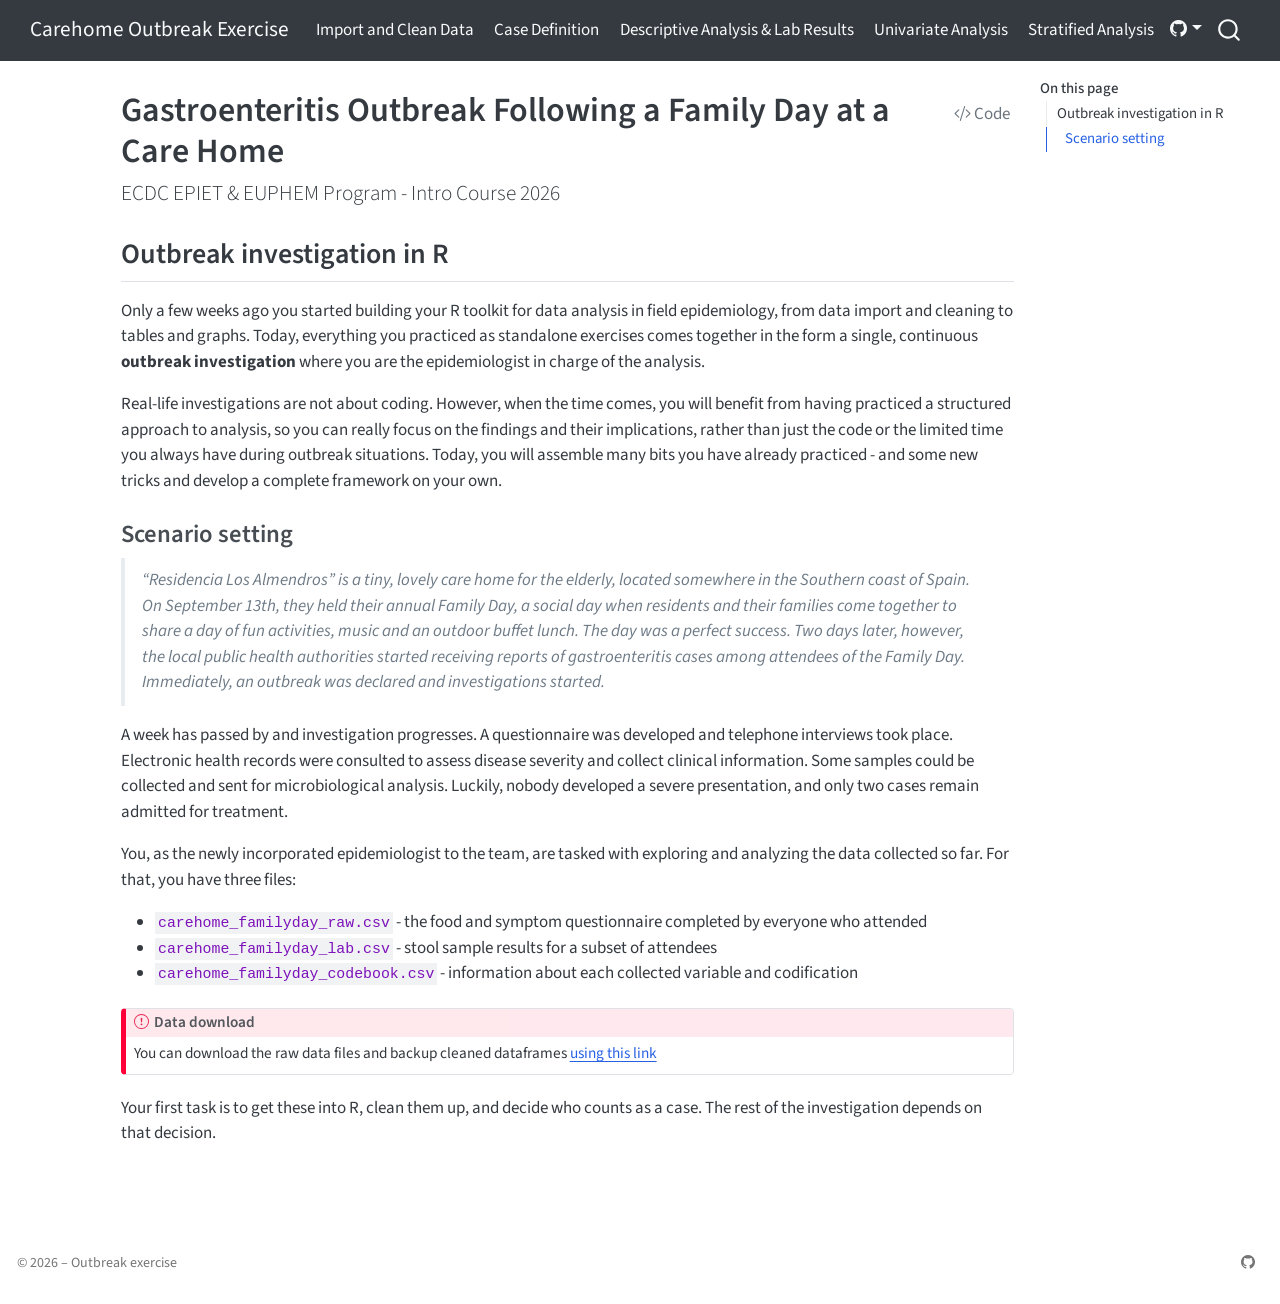
==== commit 975ffe0e: "final fix" ====
--- a/docs/index.html
+++ b/docs/index.html
@@ -153,12 +153,12 @@
       <a href="" title="" id="quarto-navigation-tool-dropdown-0" class="quarto-navigation-tool dropdown-toggle px-1" data-bs-toggle="dropdown" aria-expanded="false" role="link" aria-label=""><i class="bi bi-github"></i></a>
       <ul class="dropdown-menu" aria-labelledby="quarto-navigation-tool-dropdown-0">
           <li>
-            <a class="dropdown-item quarto-navbar-tools-item" href="https://github.com/EPIET/IntroToRCourse/tree/main">
+            <a class="dropdown-item quarto-navbar-tools-item" href="https://github.com/EPIET/CareHomeOB_ICW3/tree/main">
             Source Code
             </a>
           </li>
           <li>
-            <a class="dropdown-item quarto-navbar-tools-item" href="https://github.com/EPIET/IntroToRCourse/issues">
+            <a class="dropdown-item quarto-navbar-tools-item" href="https://github.com/EPIET/CareHomeOB_ICW3/issues">
             Report an issue
             </a>
           </li>
@@ -210,7 +210,7 @@
 <section id="outbreak-investigation-in-r" class="level2">
 <h2 class="anchored" data-anchor-id="outbreak-investigation-in-r">Outbreak investigation in R</h2>
 <p>Only a few weeks ago you started building your R toolkit for data analysis in field epidemiology, from data import and cleaning to tables and graphs. Today, everything you practiced as standalone exercises comes together in the form a single, continuous <strong>outbreak investigation</strong> where you are the epidemiologist in charge of the analysis.</p>
-<p>Real-life investigations are not about coding. However, when the time comes, you will benefit from having practiced an structured approach to analysis, so you can really focus on the findings and their implications, rather than just the code or the limited time you always have during outbreak situations. Today, you will ensemble many bits you have already practiced - and some new tricks and develop a complete framework on your own.</p>
+<p>Real-life investigations are not about coding. However, when the time comes, you will benefit from having practiced a structured approach to analysis, so you can really focus on the findings and their implications, rather than just the code or the limited time you always have during outbreak situations. Today, you will assemble many bits you have already practiced - and some new tricks and develop a complete framework on your own.</p>
 <section id="scenario-setting" class="level3">
 <h3 class="anchored" data-anchor-id="scenario-setting">Scenario setting</h3>
 <blockquote class="blockquote">
@@ -916,7 +916,7 @@
 <span id="cb1-7"><a href="#cb1-7" aria-hidden="true" tabindex="-1"></a></span>
 <span id="cb1-8"><a href="#cb1-8" aria-hidden="true" tabindex="-1"></a>Only a few weeks ago you started building your R toolkit for data analysis in field epidemiology, from data import and cleaning to tables and graphs. Today, everything you practiced as standalone exercises comes together in the form a single, continuous **outbreak investigation** where you are the epidemiologist in charge of the analysis.</span>
 <span id="cb1-9"><a href="#cb1-9" aria-hidden="true" tabindex="-1"></a></span>
-<span id="cb1-10"><a href="#cb1-10" aria-hidden="true" tabindex="-1"></a>Real-life investigations are not about coding. However, when the time comes, you will benefit from having practiced an structured approach to analysis, so you can really focus on the findings and their implications, rather than just the code or the limited time you always have during outbreak situations. Today, you will ensemble many bits you have already practiced - and some new tricks and develop a complete framework on your own.</span>
+<span id="cb1-10"><a href="#cb1-10" aria-hidden="true" tabindex="-1"></a>Real-life investigations are not about coding. However, when the time comes, you will benefit from having practiced a structured approach to analysis, so you can really focus on the findings and their implications, rather than just the code or the limited time you always have during outbreak situations. Today, you will assemble many bits you have already practiced - and some new tricks and develop a complete framework on your own.</span>
 <span id="cb1-11"><a href="#cb1-11" aria-hidden="true" tabindex="-1"></a></span>
 <span id="cb1-12"><a href="#cb1-12" aria-hidden="true" tabindex="-1"></a><span class="fu">### Scenario setting</span></span>
 <span id="cb1-13"><a href="#cb1-13" aria-hidden="true" tabindex="-1"></a></span>
@@ -942,7 +942,7 @@
 <footer class="footer">
   <div class="nav-footer">
     <div class="nav-footer-left">
-<p>© 2026 – Intro to R Course</p>
+<p>© 2026 – Outbreak exercise</p>
 </div>   
     <div class="nav-footer-center">
       &nbsp;
@@ -950,7 +950,7 @@
     <div class="nav-footer-right">
       <ul class="footer-items list-unstyled">
     <li class="nav-item compact">
-    <a class="nav-link" href="https://github.com/EPIET/IntroToRCourse">
+    <a class="nav-link" href="https://github.com/EPIET/CareHomeOB_ICW3">
       <i class="bi bi-github" role="img">
 </i> 
     </a>
